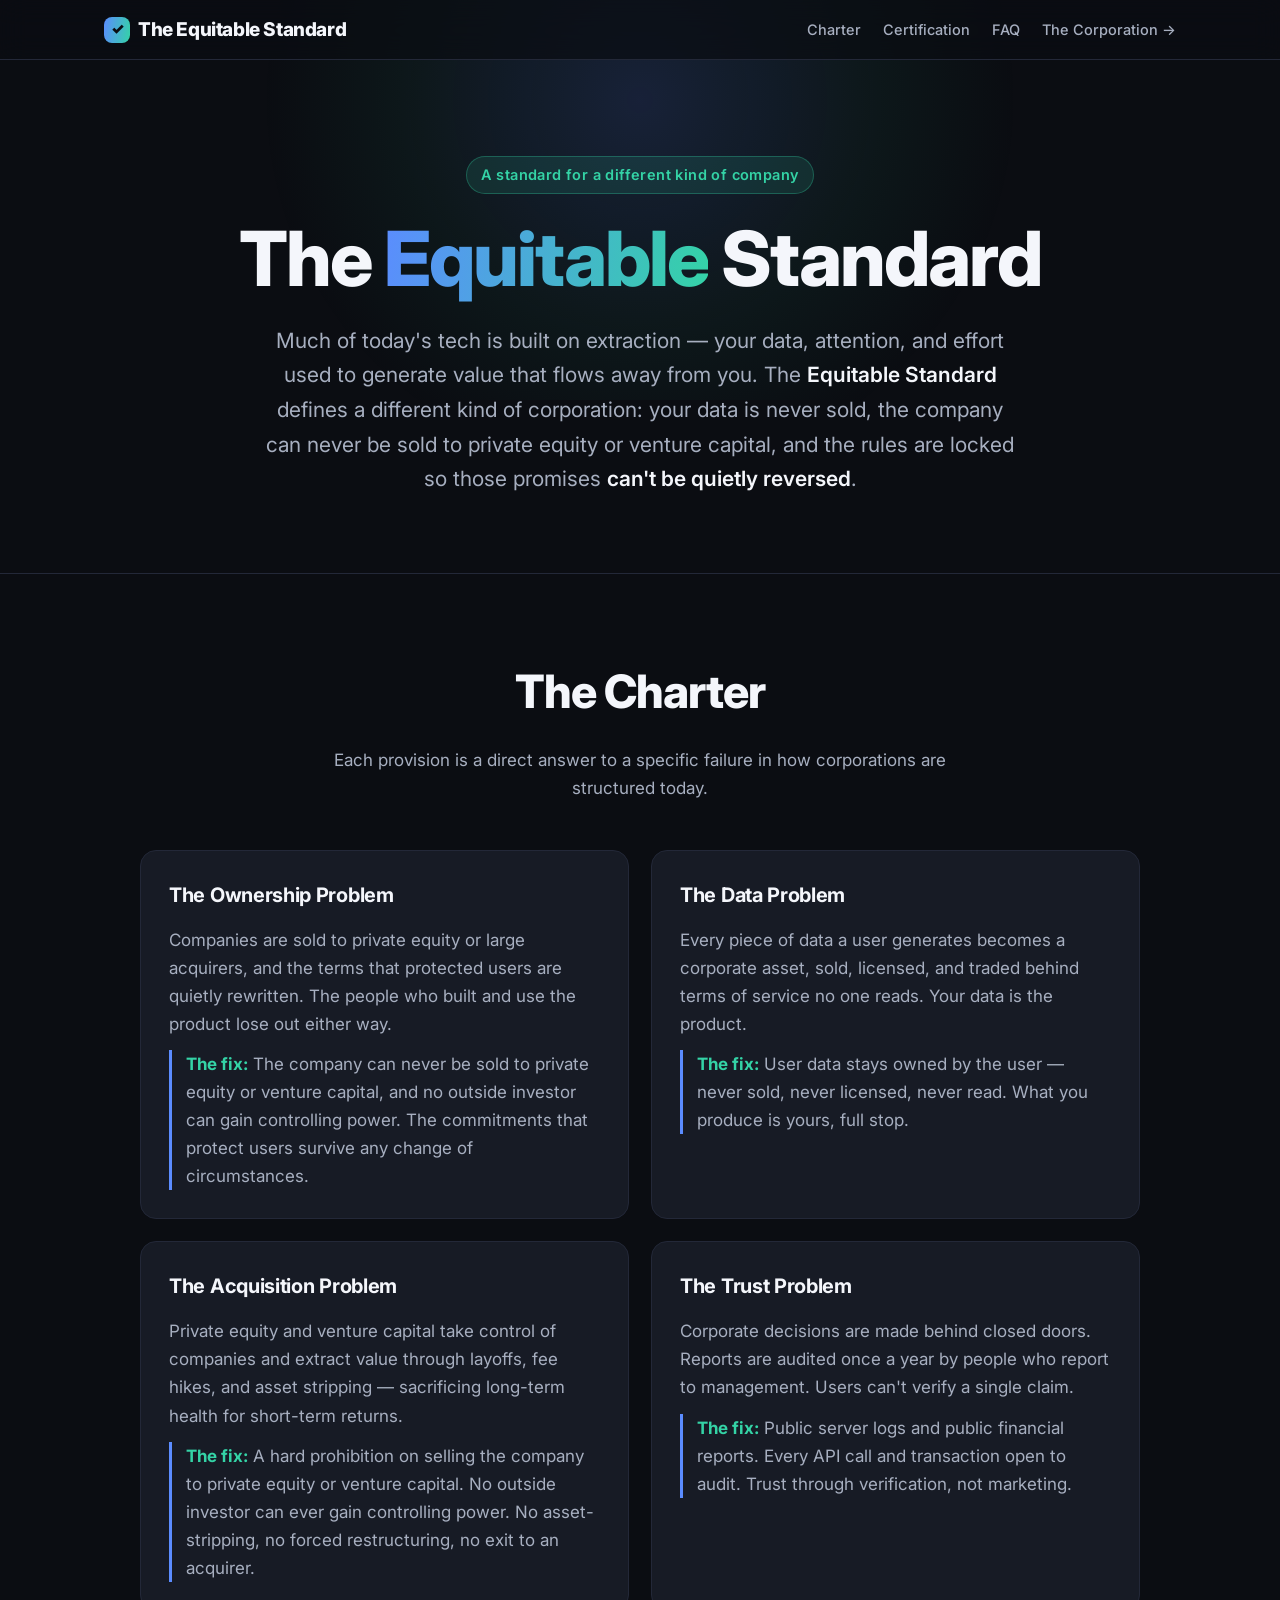
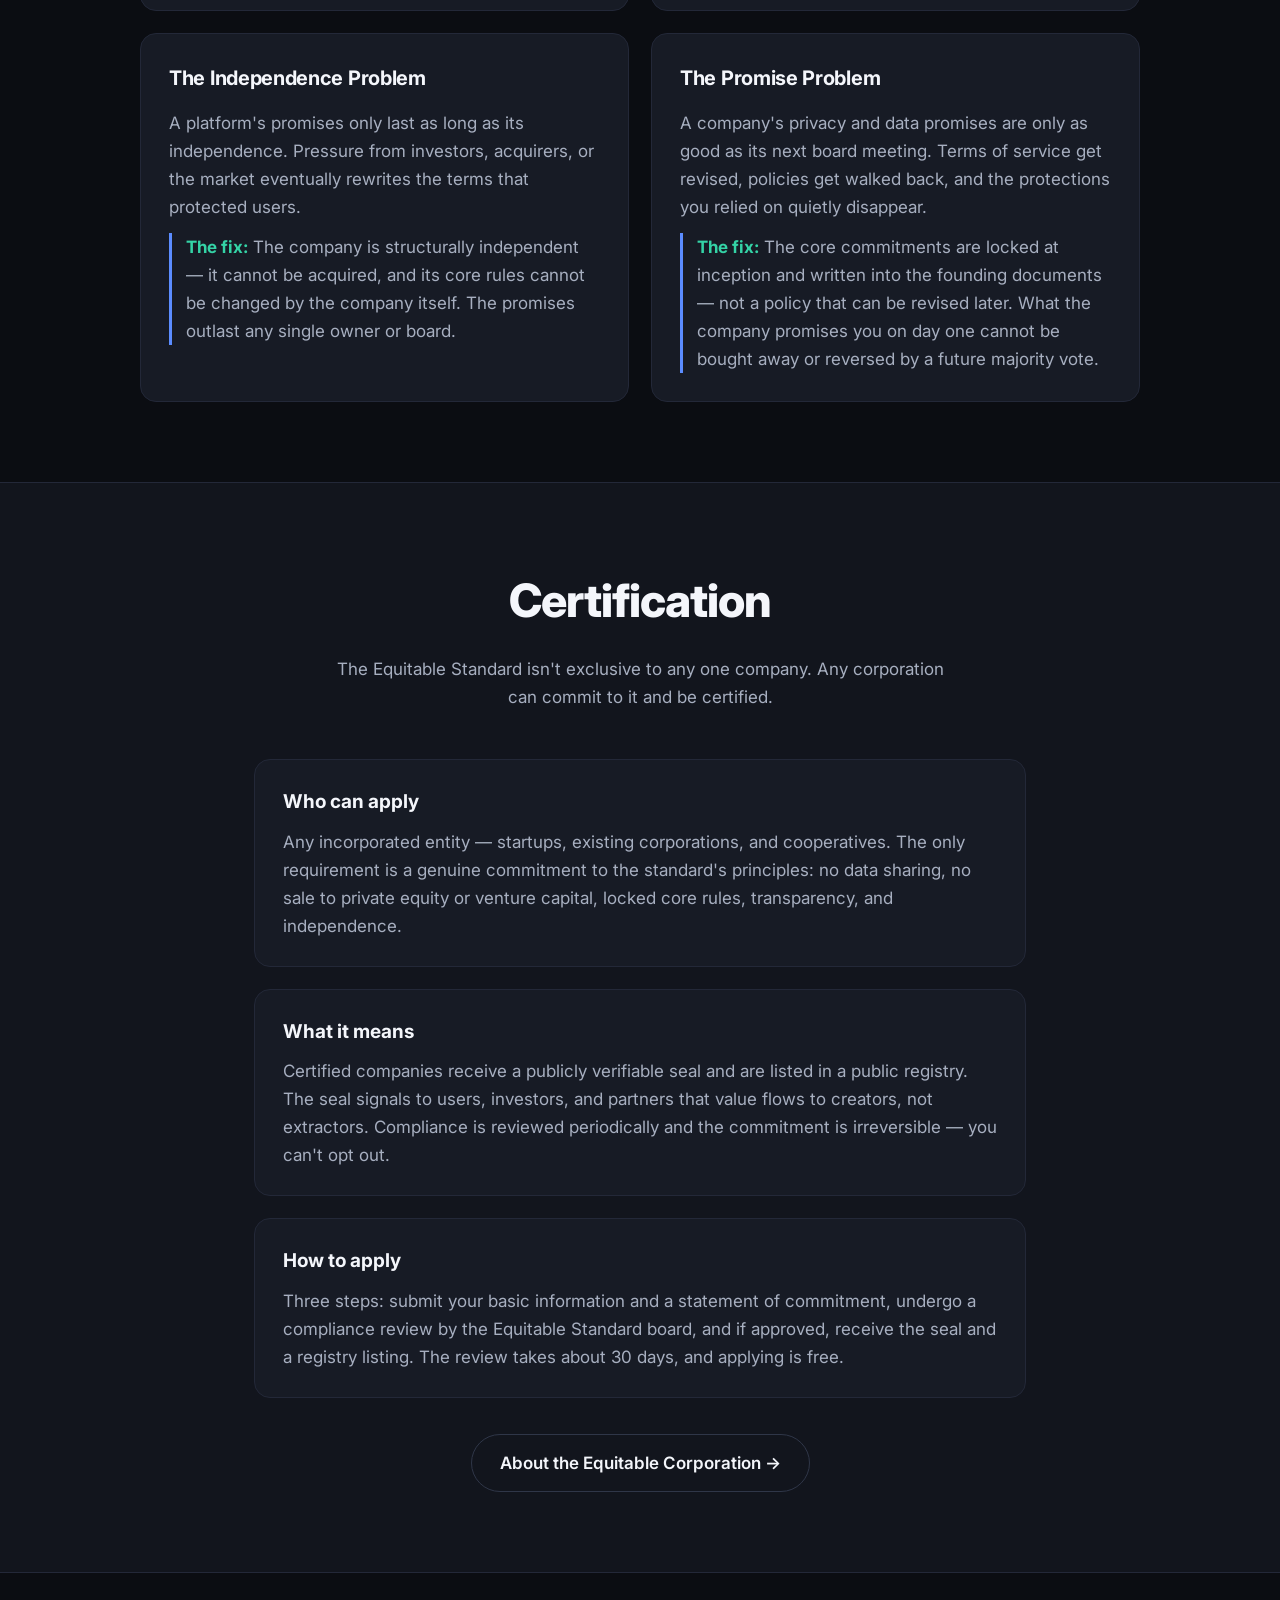
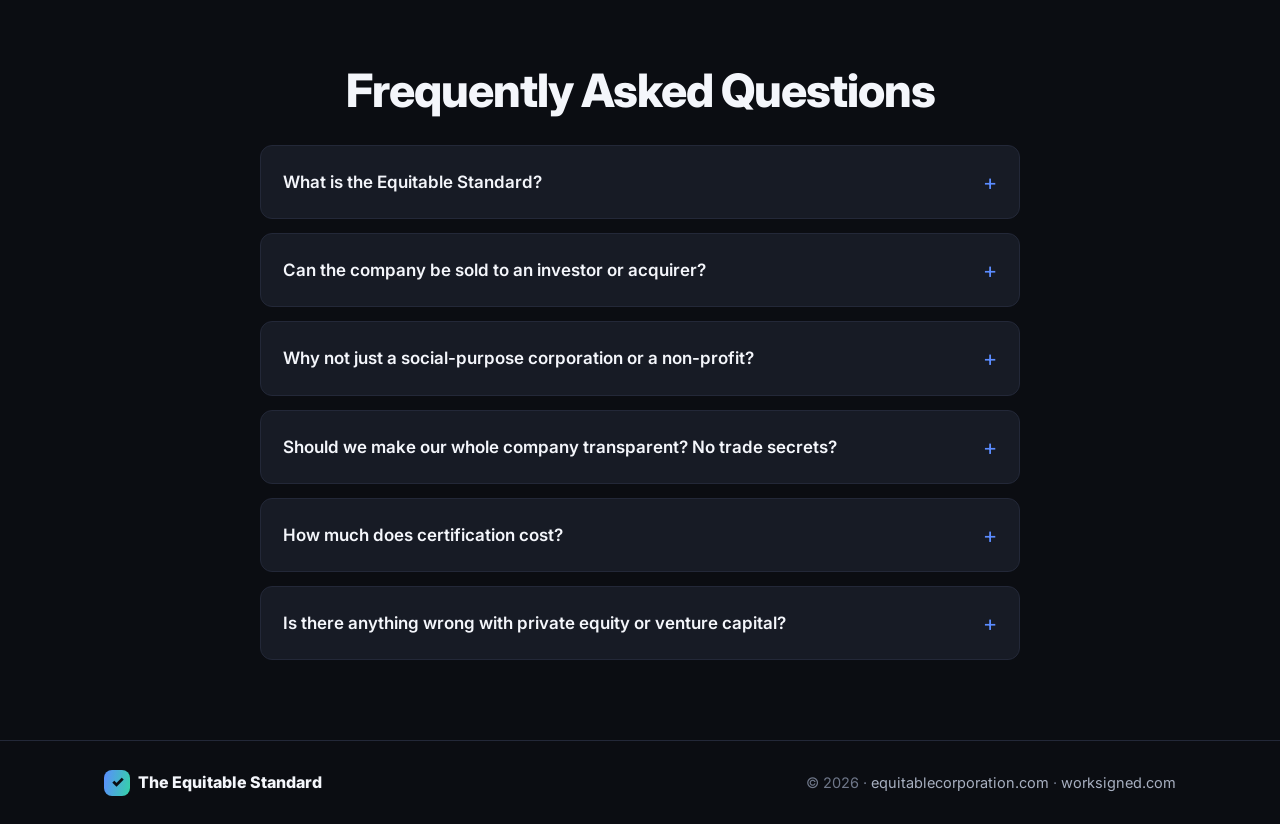
==== index.html @ 4e038bc4 "Deploy updated charter (Ownership/Independence/Promise cards)" ====
<!DOCTYPE html>
<html lang="en">
<head>
    <meta charset="UTF-8">
    <meta name="viewport" content="width=device-width, initial-scale=1.0">
    <meta name="description" content="The Equitable Standard — governance rules for a corporation where the people who create the value keep it. Charter, certification, and FAQ.">
    <title>The Equitable Standard — Charter &amp; Certification</title>
    <link rel="preconnect" href="https://fonts.googleapis.com">
    <link rel="preconnect" href="https://fonts.gstatic.com" crossorigin>
    <link href="https://fonts.googleapis.com/css2?family=Inter:wght@400;500;600;700;800&display=swap" rel="stylesheet">
    <link rel="stylesheet" href="style.css">
</head>
<body>
    <div id="site">
        <!-- Top bar -->
        <div id="topbar">
            <div class="topbar-inner">
                <a href="#top" id="logo"><span class="logo-mark">&#10003;</span> The Equitable Standard</a>
                <nav class="topnav">
                    <a href="#charter">Charter</a>
                    <a href="#certification">Certification</a>
                    <a href="#faq">FAQ</a>
                    <a href="https://equitablecorporation.com" target="_blank">The Corporation &rarr;</a>
                </nav>
            </div>
        </div>

        <!-- Hero -->
        <section class="hero" id="top">
            <div class="container">
                <span class="eyebrow">A standard for a different kind of company</span>
                <h1>The <span class="grad">Equitable</span> Standard</h1>
                <p class="sub">
                    Much of today's tech is built on extraction &mdash; your data, attention, and effort
                    used to generate value that flows away from you. The <strong>Equitable Standard</strong>
                    defines a different kind of corporation: your data is never sold, the company
                    can never be sold to private equity or venture capital, and the rules are
                    locked so those promises <strong>can't be quietly reversed</strong>.
                </p>
            </div>
        </section>

        <!-- CHARTER / PROBLEMS -->
        <section class="section" id="charter">
            <div class="container">
                <h2 class="section-title">The Charter</h2>
                <p class="section-lead">Each provision is a direct answer to a specific failure in how corporations are structured today.</p>

                <div class="cards">
                    <div class="card reveal">
                        <h3>The Ownership Problem</h3>
                        <p class="problem">Companies are sold to private equity or large acquirers, and the terms that protected users are quietly rewritten. The people who built and use the product lose out either way.</p>
                        <p class="solution"><strong>The fix:</strong> The company can never be sold to private equity or venture capital, and no outside investor can gain controlling power. The commitments that protect users survive any change of circumstances.</p>
                    </div>

                    <div class="card reveal">
                        <h3>The Data Problem</h3>
                        <p class="problem">Every piece of data a user generates becomes a corporate asset, sold, licensed, and traded behind terms of service no one reads. Your data is the product.</p>
                        <p class="solution"><strong>The fix:</strong> User data stays owned by the user &mdash; never sold, never licensed, never read. What you produce is yours, full stop.</p>
                    </div>

                    <div class="card reveal">
                        <h3>The Acquisition Problem</h3>
                        <p class="problem">Private equity and venture capital take control of companies and extract value through layoffs, fee hikes, and asset stripping &mdash; sacrificing long-term health for short-term returns.</p>
                        <p class="solution"><strong>The fix:</strong> A hard prohibition on selling the company to private equity or venture capital. No outside investor can ever gain controlling power. No asset-stripping, no forced restructuring, no exit to an acquirer.</p>
                    </div>

                    <div class="card reveal">
                        <h3>The Trust Problem</h3>
                        <p class="problem">Corporate decisions are made behind closed doors. Reports are audited once a year by people who report to management. Users can't verify a single claim.</p>
                        <p class="solution"><strong>The fix:</strong> Public server logs and public financial reports. Every API call and transaction open to audit. Trust through verification, not marketing.</p>
                    </div>

                    <div class="card reveal">
                        <h3>The Independence Problem</h3>
                        <p class="problem">A platform's promises only last as long as its independence. Pressure from investors, acquirers, or the market eventually rewrites the terms that protected users.</p>
                        <p class="solution"><strong>The fix:</strong> The company is structurally independent &mdash; it cannot be acquired, and its core rules cannot be changed by the company itself. The promises outlast any single owner or board.</p>
                    </div>

                    <div class="card reveal">
                        <h3>The Promise Problem</h3>
                        <p class="problem">A company's privacy and data promises are only as good as its next board meeting. Terms of service get revised, policies get walked back, and the protections you relied on quietly disappear.</p>
                        <p class="solution"><strong>The fix:</strong> The core commitments are locked at inception and written into the founding documents &mdash; not a policy that can be revised later. What the company promises you on day one cannot be bought away or reversed by a future majority vote.</p>
                    </div>

                </div>
            </div>
        </section>

        <!-- CERTIFICATION -->
        <section class="section section-alt" id="certification">
            <div class="container narrow">
                <h2 class="section-title">Certification</h2>
                <p class="section-lead">The Equitable Standard isn't exclusive to any one company. Any corporation can commit to it and be certified.</p>

                <div class="cert-grid">
                    <div class="cert-item">
                        <h3>Who can apply</h3>
                        <p>Any incorporated entity &mdash; startups, existing corporations, and cooperatives. The only requirement is a genuine commitment to the standard's principles: no data sharing, no sale to private equity or venture capital, locked core rules, transparency, and independence.</p>
                    </div>
                    <div class="cert-item">
                        <h3>What it means</h3>
                        <p>Certified companies receive a publicly verifiable seal and are listed in a public registry. The seal signals to users, investors, and partners that value flows to creators, not extractors. Compliance is reviewed periodically and the commitment is irreversible &mdash; you can't opt out.</p>
                    </div>
                    <div class="cert-item">
                        <h3>How to apply</h3>
                        <p>Three steps: submit your basic information and a statement of commitment, undergo a compliance review by the Equitable Standard board, and if approved, receive the seal and a registry listing. The review takes about 30 days, and applying is free.</p>
                    </div>
                </div>

                <div class="cert-cta">
                    <a href="https://equitablecorporation.com" target="_blank" class="btn btn-ghost">
                        About the Equitable Corporation &rarr;
                    </a>
                </div>
            </div>
        </section>

        <!-- FAQ -->
        <section class="section" id="faq">
            <div class="container narrow">
                <h2 class="section-title">Frequently Asked Questions</h2>
                <div class="faq-list">
                    <details class="faq-item reveal">
                        <summary>What is the Equitable Standard?</summary>
                        <p>A set of governance rules that define what an equitable corporation is. Any company can apply to meet the standard and earn certification. The rules cover no data sharing, no sale to private equity or venture capital, locked core rules, transparency, and independence.</p>
                    </details>
                    <details class="faq-item reveal">
                        <summary>Can the company be sold to an investor or acquirer?</summary>
                        <p>No. A core, locked commitment is that the company can never be sold to private equity or venture capital, and no outside investor can gain controlling power. This is structural &mdash; it's written into the founding documents and cannot be revised away by a future board or majority vote.</p>
                    </details>
                    <details class="faq-item reveal">
                        <summary>Why not just a social-purpose corporation or a non-profit?</summary>
                        <p>SPCs are generic and vague &mdash; the label tells users nothing concrete. Non-profits cap the founder's earning potential and can't compete the way a for-profit can. The Equitable Standard is different: it locks in no data sharing, bars any sale to private equity or venture capital, and makes the commitments verifiable &mdash; a legal commitment with real teeth, not a marketing label.</p>
                    </details>
                    <details class="faq-item reveal">
                        <summary>Should we make our whole company transparent? No trade secrets?</summary>
                        <p>No. The Standard doesn't require you to abandon business secrets &mdash; you need them to be profitable. The transparency it demands is about governance, finances, and data practices, not your product or strategy. Protect your IP; be open about how you run the company.</p>
                    </details>
                    <details class="faq-item reveal">
                        <summary>How much does certification cost?</summary>
                        <p>Applying is free. Certification is 1% of distributable profits annually, capped (and adjusted for inflation), with no setup or hidden fees. You only pay when profitable &mdash; bad years can't cripple the business. Certification is permanent and can't be revoked by you; the commitment is irreversible.</p>
                    </details>
                    <details class="faq-item reveal">
                        <summary>Is there anything wrong with private equity or venture capital?</summary>
                        <p>Nothing is inherently wrong &mdash; they're valid, time-tested instruments. But under the Standard, they cannot buy the company or gain control. The company is structurally barred from being sold to PE or VC, so founders and users don't have to give up the company, its data, or its vision to raise capital.</p>
                    </details>
                </div>
            </div>
        </section>

        <!-- Footer -->
        <footer id="footer">
            <div class="container footer-inner">
                <span id="foot-brand"><span class="logo-mark">&#10003;</span> The Equitable Standard</span>
                <span class="foot-copy">&copy; 2026 &middot; <a href="https://equitablecorporation.com" target="_blank">equitablecorporation.com</a> &middot; <a href="https://worksigned.com" target="_blank">worksigned.com</a></span>
            </div>
        </footer>
    </div>

    <script src="script.js"></script>
</body>
</html>
---- style.css ----
/* ==========================================================================
   The Equitable Standard — charter + certification + FAQ (static site)
   Same design language as WorkSigned / Equitable Corporation.
   Two small-text tiers only:
     --fs-body  (17px)  card body, faq, lead
     --fs-small (14.5px) fine print: eyebrow, footer, summary hints
   ========================================================================== */
:root {
    --bg: #0b0d12;
    --bg-elev: #12151d;
    --bg-elev-2: #171b25;
    --border: #232838;
    --border-strong: #2f3648;

    --text: #f4f6fb;
    --text-muted: #a7afc0;
    --text-faint: #6f7789;

    --accent: #5b8cff;
    --accent-2: #34d3a6;
    --accent-soft: rgba(91, 140, 255, 0.14);
    --grad: linear-gradient(100deg, #5b8cff 0%, #34d3a6 100%);

    /* Two small-text tiers (the only two small sizes) */
    --fs-body: 17px;
    --fs-small: 14.5px;

    --radius: 16px;
    --maxw: 1120px;
    --maxw-narrow: 820px;
    --shadow-sm: 0 4px 16px rgba(0, 0, 0, 0.25);
}

* { margin: 0; padding: 0; box-sizing: border-box; }
html { scroll-behavior: smooth; scroll-padding-top: 76px; }
body {
    font-family: "Inter", -apple-system, BlinkMacSystemFont, "Segoe UI", Roboto, sans-serif;
    background: var(--bg);
    color: var(--text);
    line-height: 1.65;
    font-size: var(--fs-body);
    -webkit-font-smoothing: antialiased;
    overflow-x: hidden;
}
a { color: inherit; text-decoration: none; }
body::before {
    content: "";
    position: fixed; top: -200px; left: 50%;
    transform: translateX(-50%);
    width: 900px; height: 600px;
    background: radial-gradient(circle, rgba(91,140,255,0.16) 0%, rgba(52,211,166,0.05) 45%, transparent 70%);
    z-index: 0; pointer-events: none;
}

/* ===== LAYOUT ===== */
.container { width: 100%; max-width: var(--maxw); margin: 0 auto; padding: 0 24px; }
.container.narrow { max-width: var(--maxw-narrow); }

/* ===== TOP BAR ===== */
#topbar {
    position: sticky; top: 0; z-index: 50;
    background: rgba(11,13,18,0.72);
    backdrop-filter: blur(14px); -webkit-backdrop-filter: blur(14px);
    border-bottom: 1px solid var(--border);
    padding: 14px 0;
}
.topbar-inner {
    max-width: var(--maxw); margin: 0 auto; padding: 0 24px;
    display: flex; align-items: center; justify-content: space-between; gap: 20px;
}
#logo {
    font-size: 19px; font-weight: 800; letter-spacing: -0.4px;
    display: inline-flex; align-items: center; gap: 8px;
}
#logo:hover { text-decoration: none; }
.logo-mark {
    display: inline-grid; place-items: center;
    width: 26px; height: 26px; border-radius: 8px;
    background: var(--grad); color: #0b0d12; font-size: 15px; font-weight: 900;
}
.topnav { display: flex; align-items: center; gap: 22px; }
.topnav a {
    font-size: var(--fs-small); font-weight: 500; color: var(--text-muted);
    transition: color 0.2s;
}
.topnav a:hover { color: var(--text); }

/* ===== HERO ===== */
.hero { position: relative; z-index: 1; text-align: center; padding: 96px 0 76px; }
.eyebrow {
    display: inline-block;
    font-size: var(--fs-small); font-weight: 600; letter-spacing: 0.4px;
    color: var(--accent-2);
    background: rgba(52,211,166,0.12); border: 1px solid rgba(52,211,166,0.3);
    padding: 6px 14px; border-radius: 999px; margin-bottom: 26px;
}
.hero h1 {
    font-size: clamp(38px, 6vw, 76px);
    font-weight: 800; line-height: 1.02; letter-spacing: -2px; margin-bottom: 26px;
}
.grad {
    background: var(--grad);
    -webkit-background-clip: text; background-clip: text;
    -webkit-text-fill-color: transparent; color: transparent;
}
.hero .sub {
    font-size: clamp(17px, 2.2vw, 21px);
    color: var(--text-muted);
    max-width: 760px; margin: 0 auto; line-height: 1.65;
}
.hero .sub strong { color: var(--text); font-weight: 600; }

/* ===== SECTIONS ===== */
.section { position: relative; z-index: 1; padding: 80px 0; border-top: 1px solid var(--border); }
.section-alt { background: var(--bg-elev); }
.section-title {
    font-size: clamp(30px, 4vw, 46px);
    font-weight: 800; letter-spacing: -1px;
    text-align: center; margin-bottom: 16px;
}
.section-lead {
    font-size: var(--fs-body); color: var(--text-muted);
    max-width: 640px; margin: 0 auto 48px; text-align: center;
}
.section-lead strong { color: var(--text); font-weight: 600; }

/* ===== CHARTER CARDS ===== */
.cards {
    display: grid; grid-template-columns: repeat(2, 1fr);
    gap: 22px; max-width: 1000px; margin: 0 auto;
}
.card {
    background: var(--bg-elev-2);
    border: 1px solid var(--border);
    border-radius: var(--radius);
    padding: 28px 28px;
    transition: transform 0.2s ease, border-color 0.2s ease, box-shadow 0.2s ease;
}
.card:hover { transform: translateY(-5px); border-color: var(--border-strong); box-shadow: var(--shadow-sm); }
.card h3 {
    font-size: 20px; font-weight: 700; letter-spacing: -0.3px;
    margin-bottom: 14px; color: var(--text);
}
.card .problem {
    font-size: var(--fs-body); color: var(--text-muted);
    margin-bottom: 12px;
}
.card .solution {
    font-size: var(--fs-body); color: var(--text-muted);
    border-left: 3px solid var(--accent);
    padding-left: 14px;
}
.card .solution strong { color: var(--accent-2); font-weight: 700; }

/* ===== CERTIFICATION ===== */
.cert-grid {
    display: grid; grid-template-columns: 1fr;
    gap: 22px; margin-bottom: 36px;
}
.cert-item {
    background: var(--bg-elev-2);
    border: 1px solid var(--border);
    border-radius: var(--radius);
    padding: 26px 28px;
}
.cert-item h3 { font-size: 19px; font-weight: 700; margin-bottom: 10px; }
.cert-item p { font-size: var(--fs-body); color: var(--text-muted); }
.cert-cta { text-align: center; }

.btn {
    display: inline-flex; align-items: center; justify-content: center;
    padding: 14px 28px; border-radius: 999px;
    font-size: var(--fs-body); font-weight: 600; border: 1px solid transparent;
    cursor: pointer;
    transition: transform 0.15s ease, background 0.2s, border-color 0.2s;
}
.btn-ghost { background: transparent; color: var(--text); border-color: var(--border-strong); }
.btn-ghost:hover { border-color: var(--accent); background: var(--accent-soft); transform: translateY(-2px); }

/* ===== FAQ (details/summary accordion) ===== */
.faq-list { display: flex; flex-direction: column; gap: 14px; max-width: 760px; margin: 0 auto; }
.faq-item {
    background: var(--bg-elev-2);
    border: 1px solid var(--border);
    border-radius: var(--radius-sm, 12px);
    overflow: hidden;
}
.faq-item summary {
    cursor: pointer;
    list-style: none;
    padding: 18px 22px;
    font-size: var(--fs-body);
    font-weight: 600;
    color: var(--text);
    display: flex; align-items: center; justify-content: space-between; gap: 16px;
    transition: background 0.2s;
}
.faq-item summary::-webkit-details-marker { display: none; }
.faq-item summary::after {
    content: "+";
    font-size: 22px; font-weight: 400;
    color: var(--accent);
    transition: transform 0.2s;
}
.faq-item[open] summary { background: rgba(91,140,255,0.06); }
.faq-item[open] summary::after { transform: rotate(45deg); }
.faq-item p {
    padding: 0 22px 20px 22px;
    font-size: var(--fs-body);
    color: var(--text-muted);
}

/* ===== FOOTER ===== */
#footer { border-top: 1px solid var(--border); padding: 28px 0; position: relative; z-index: 1; }
.footer-inner {
    display: flex; align-items: center; justify-content: space-between;
    flex-wrap: wrap; gap: 12px;
}
#foot-brand { font-size: 16px; font-weight: 800; display: inline-flex; align-items: center; gap: 8px; }
.foot-copy { font-size: var(--fs-small); color: var(--text-faint); }
.foot-copy a { color: var(--text-muted); }
.foot-copy a:hover { color: var(--text); }

/* ===== SCROLL REVEAL ===== */
.reveal {
    opacity: 0; transform: translateY(24px);
    transition: opacity 0.6s ease, transform 0.6s ease;
}
.reveal.visible { opacity: 1; transform: translateY(0); }
.cards .reveal:nth-child(2n) { transition-delay: 0.1s; }

/* ===== RESPONSIVE ===== */
@media (max-width: 900px) {
    .cards { grid-template-columns: 1fr; max-width: 520px; }
}
@media (max-width: 640px) {
    .topbar-inner { padding: 0 18px; }
    .topnav a:not(:last-child) { display: none; }
    .hero { padding: 72px 0 56px; }
    .section { padding: 60px 0; }
    .container { padding: 0 18px; }
    .footer-inner { flex-direction: column; text-align: center; }
}
@media (prefers-reduced-motion: reduce) {
    html { scroll-behavior: auto; }
    .reveal { opacity: 1; transform: none; transition: none; }
}
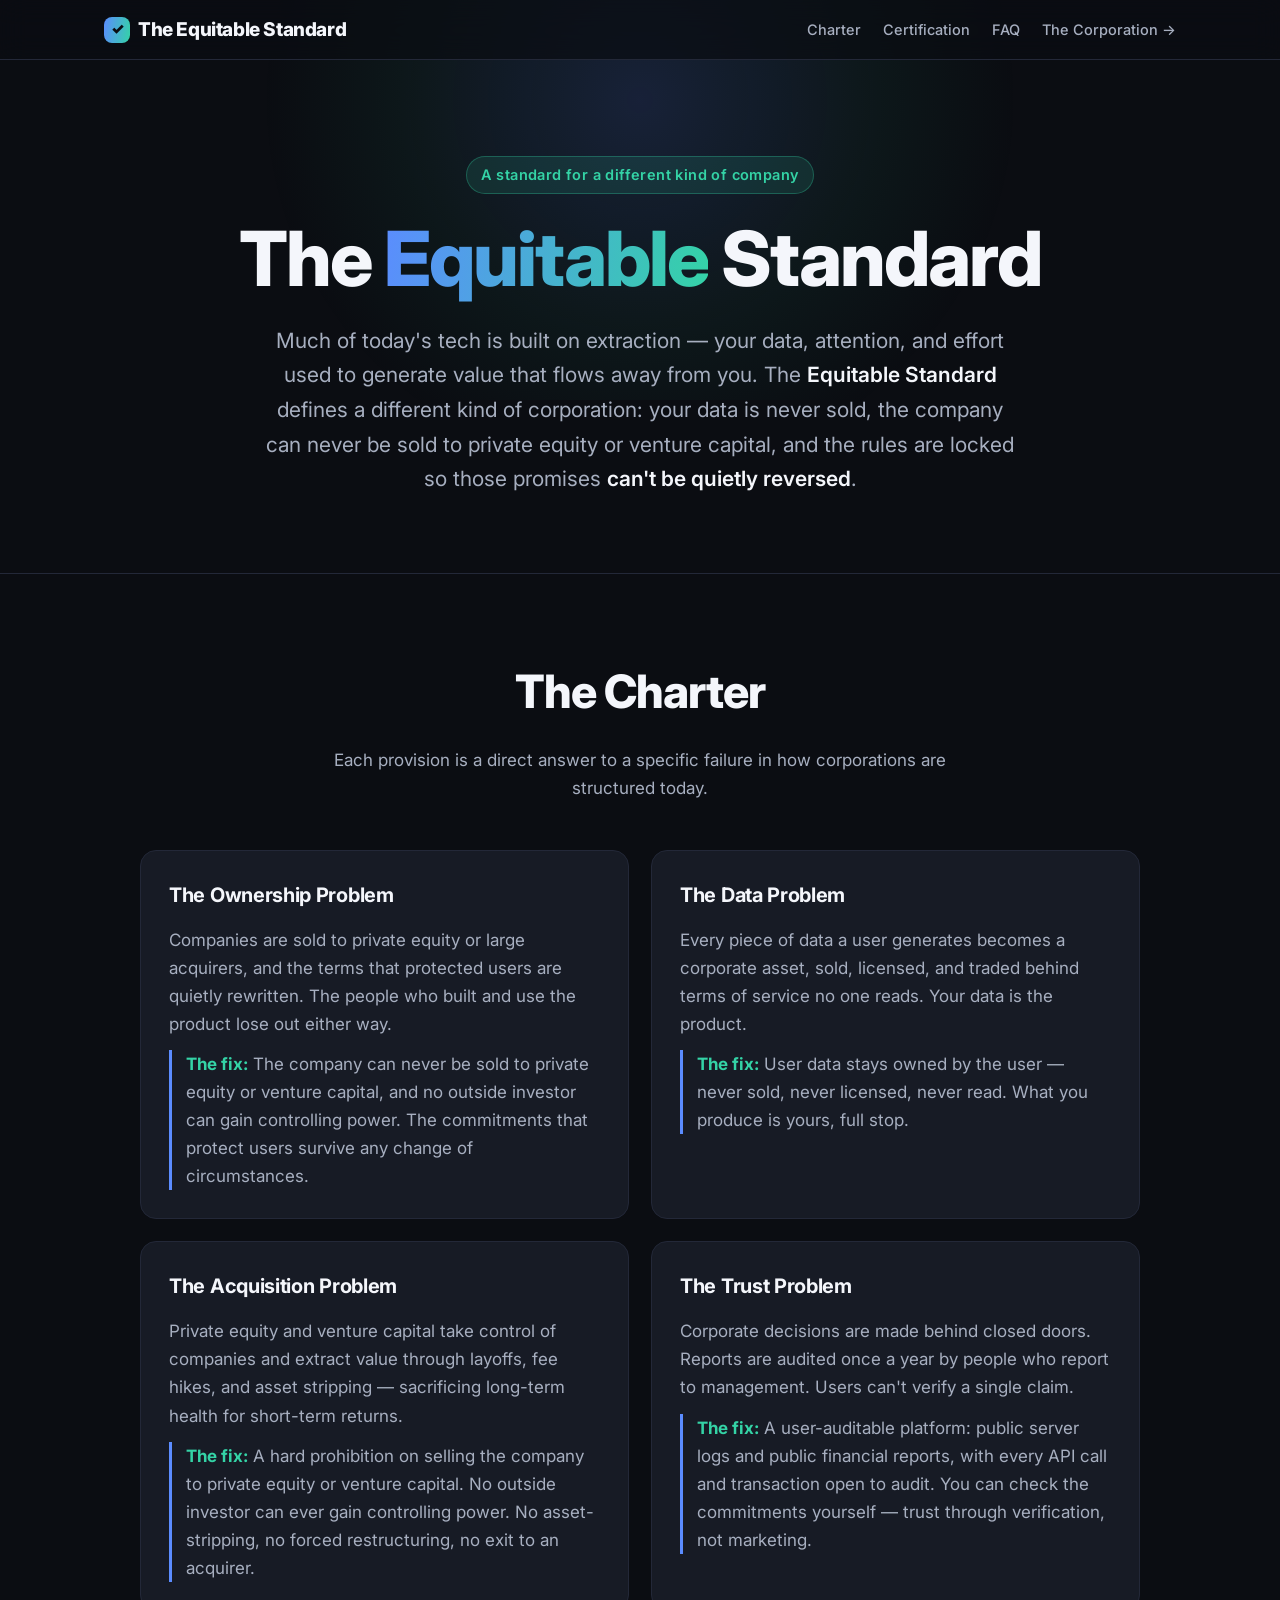
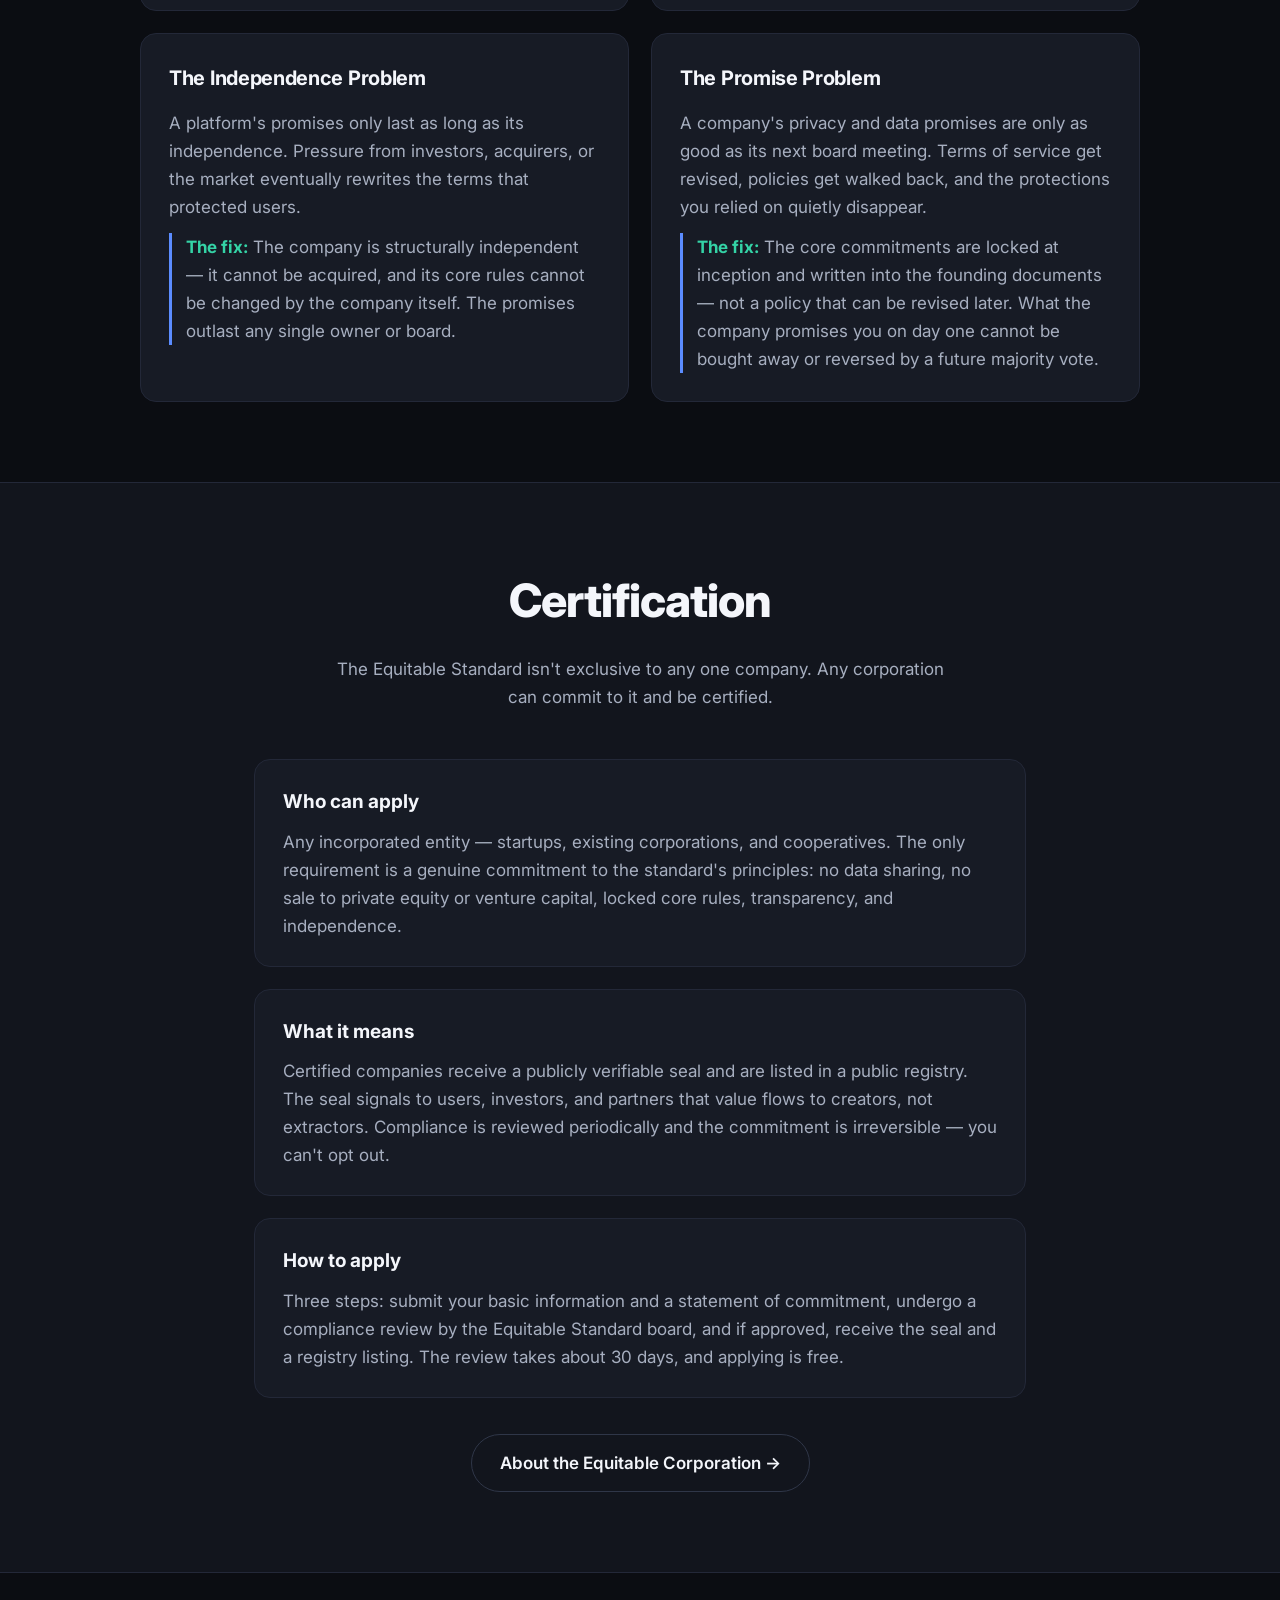
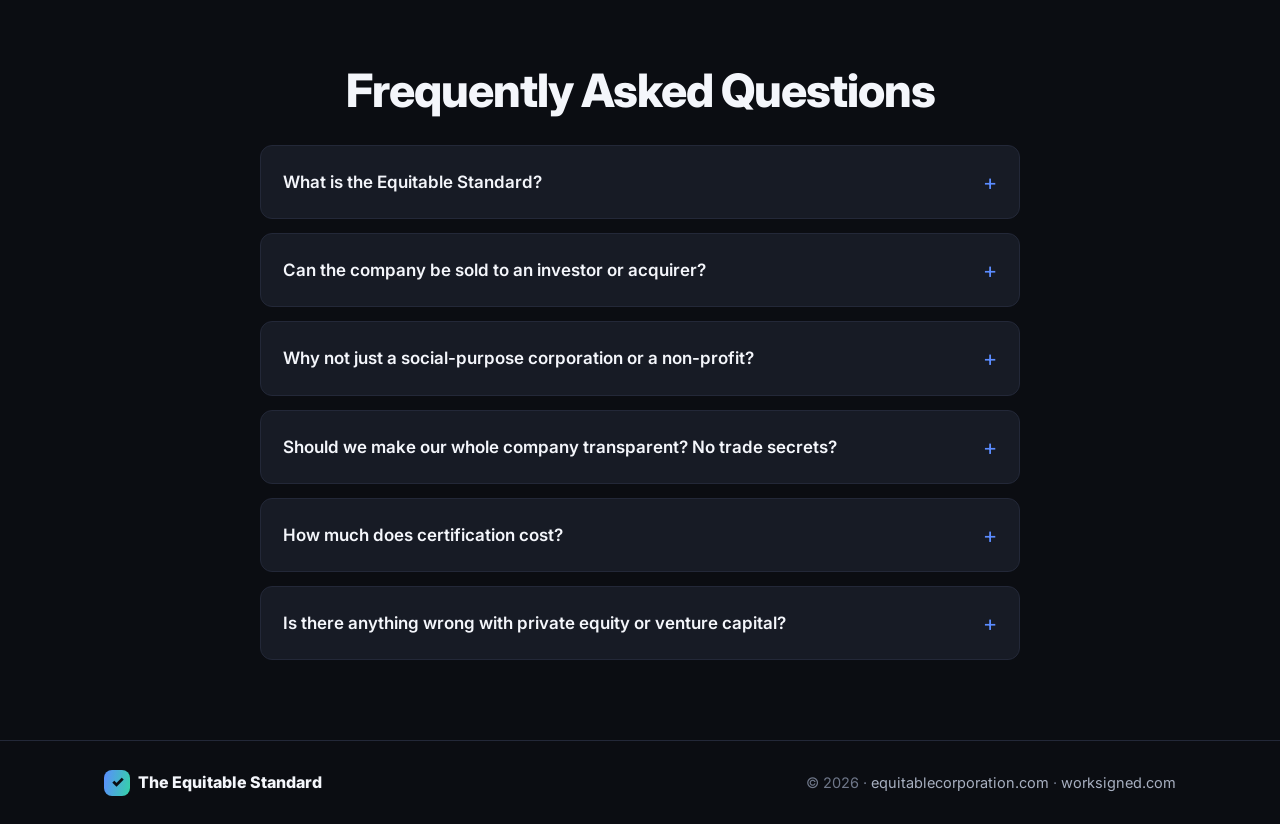
==== commit 3b56085a: "Latest charter edits" ====
--- a/index.html
+++ b/index.html
@@ -68,7 +68,7 @@
                     <div class="card reveal">
                         <h3>The Trust Problem</h3>
                         <p class="problem">Corporate decisions are made behind closed doors. Reports are audited once a year by people who report to management. Users can't verify a single claim.</p>
-                        <p class="solution"><strong>The fix:</strong> Public server logs and public financial reports. Every API call and transaction open to audit. Trust through verification, not marketing.</p>
+                        <p class="solution"><strong>The fix:</strong> A user-auditable platform: public server logs and public financial reports, with every API call and transaction open to audit. You can check the commitments yourself &mdash; trust through verification, not marketing.</p>
                     </div>
 
                     <div class="card reveal">
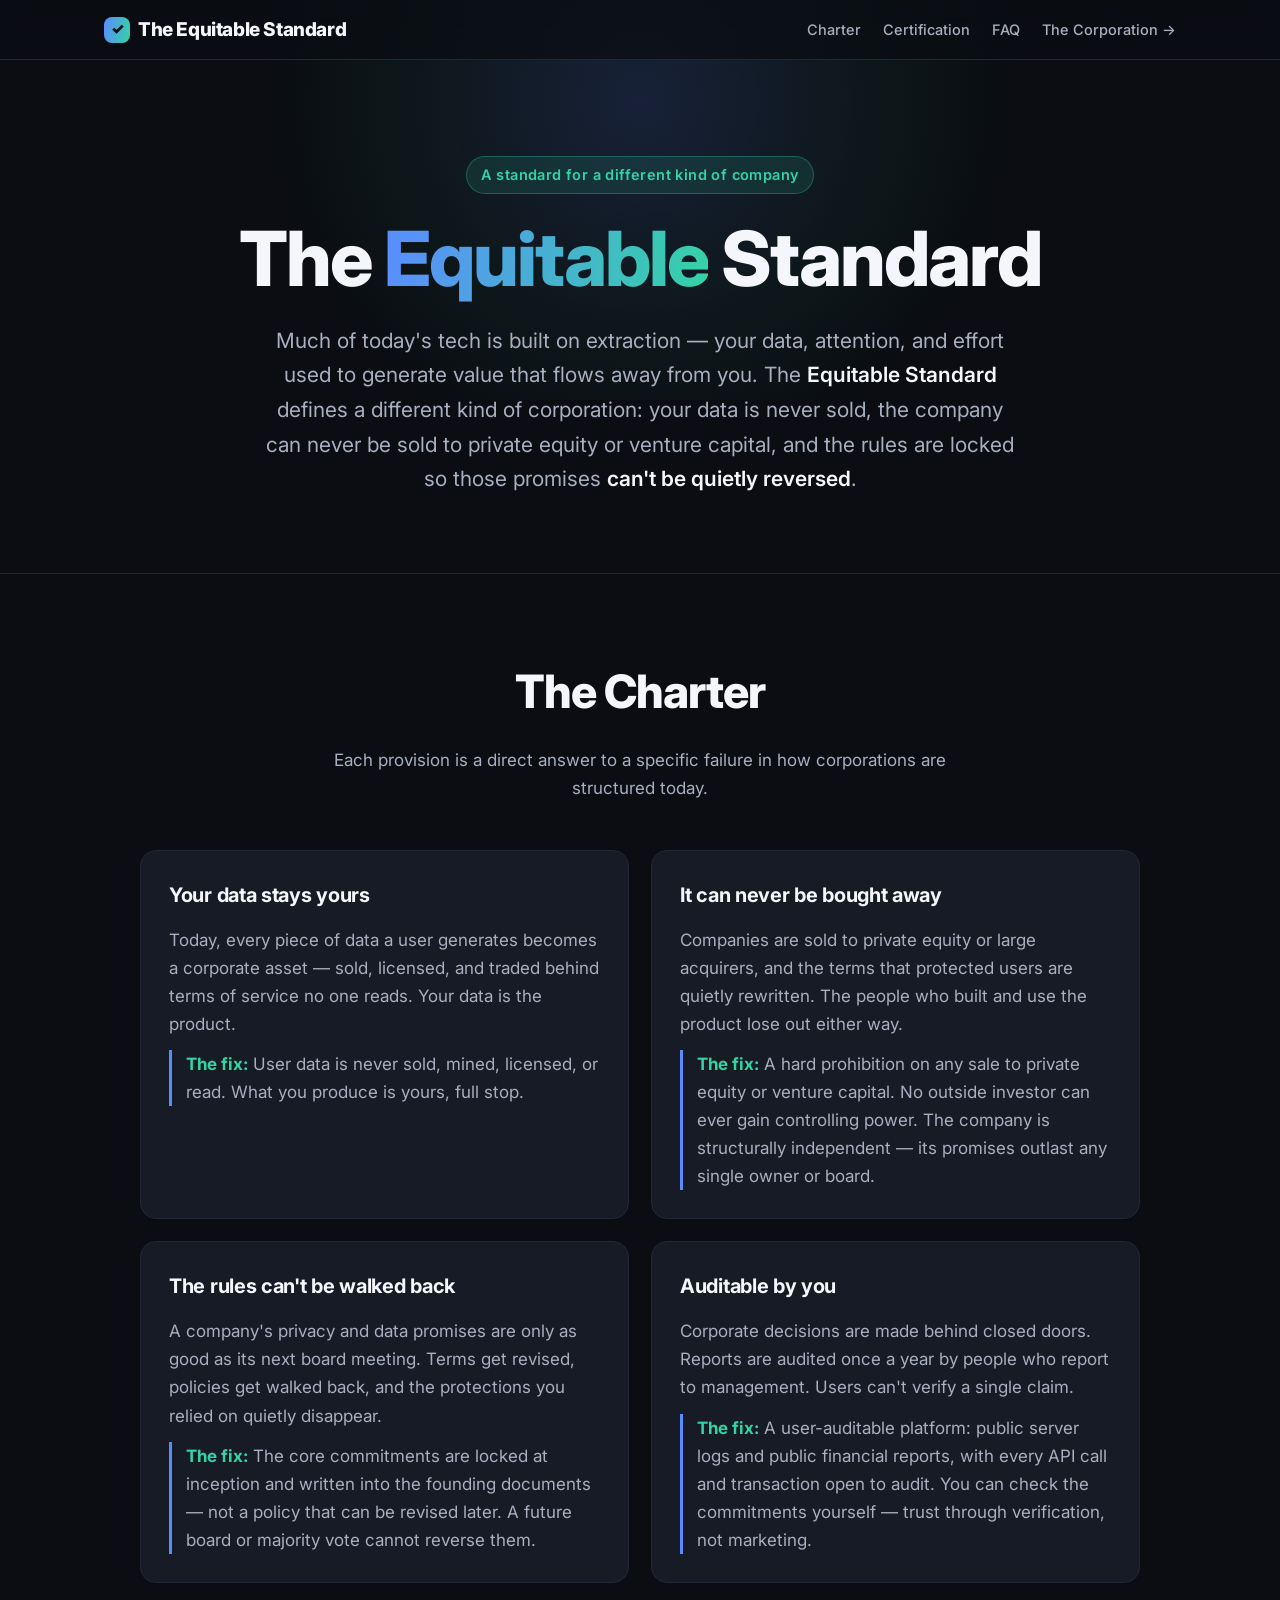
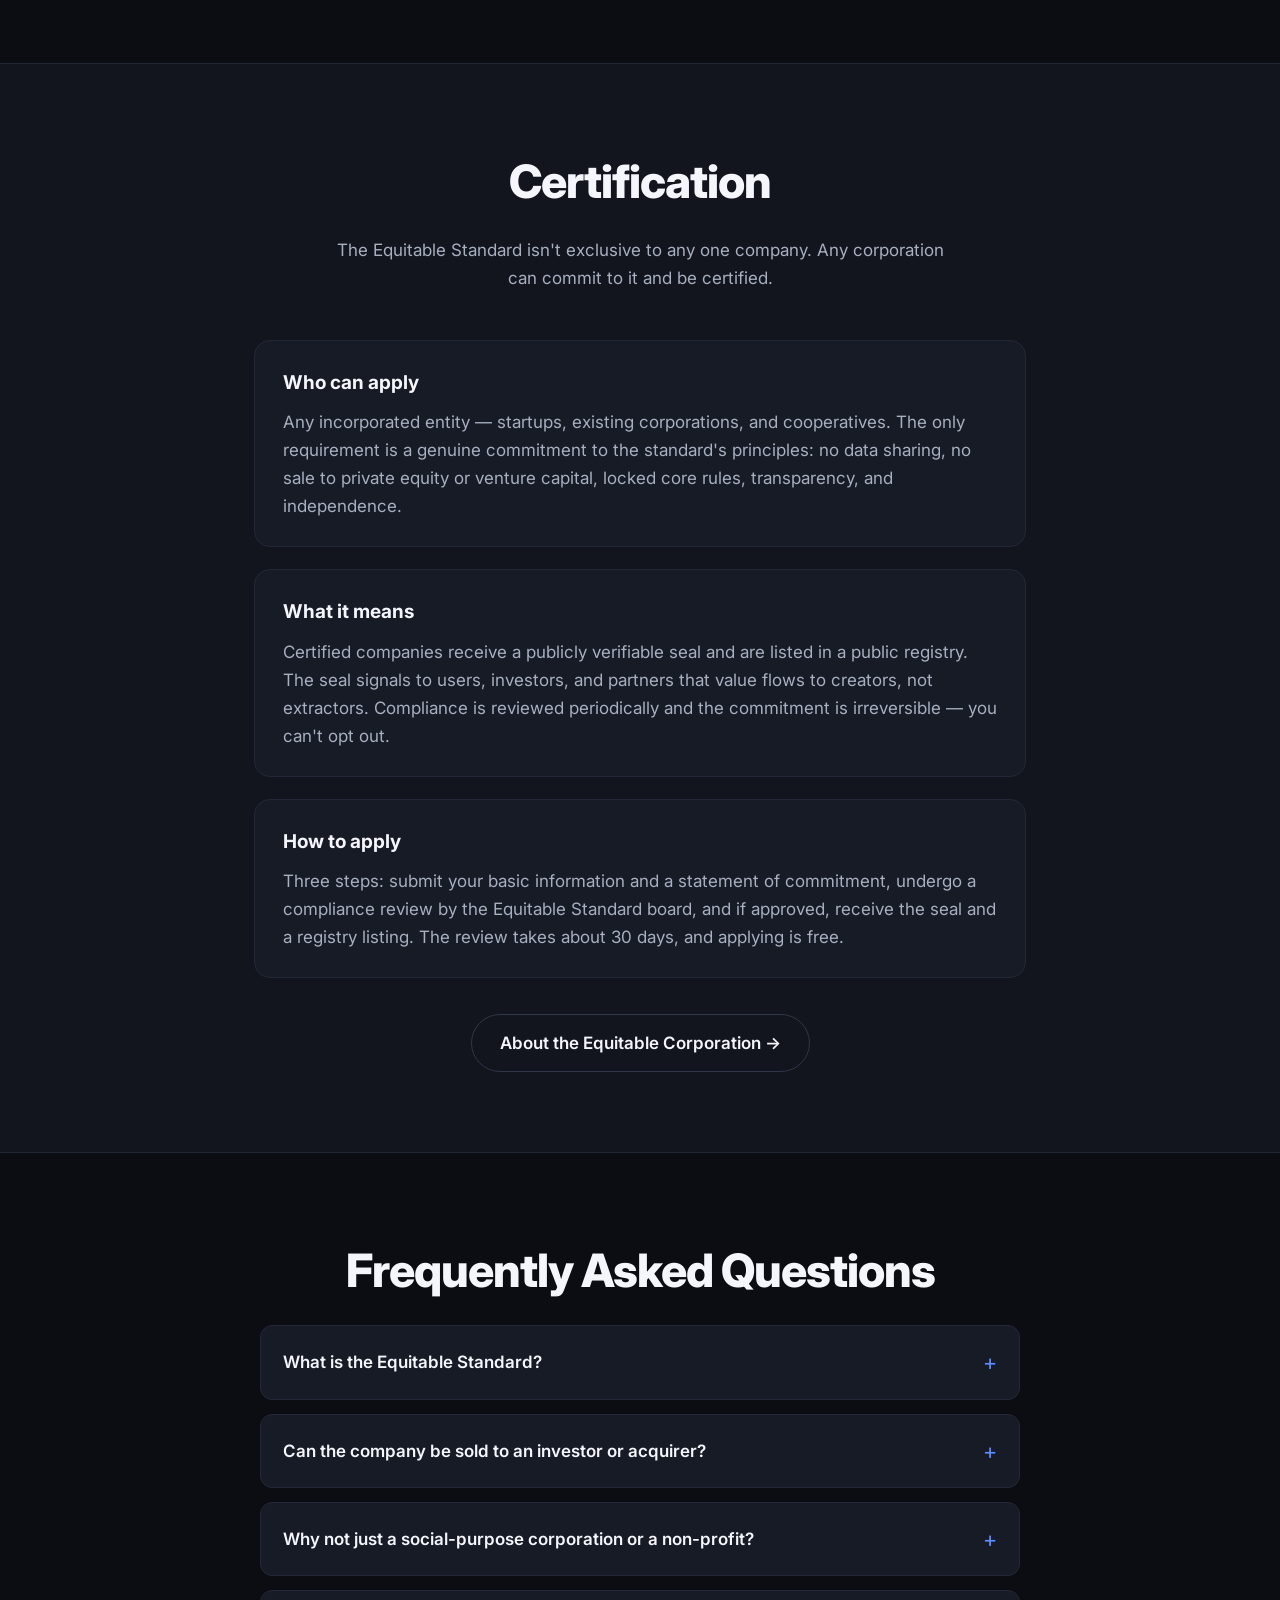
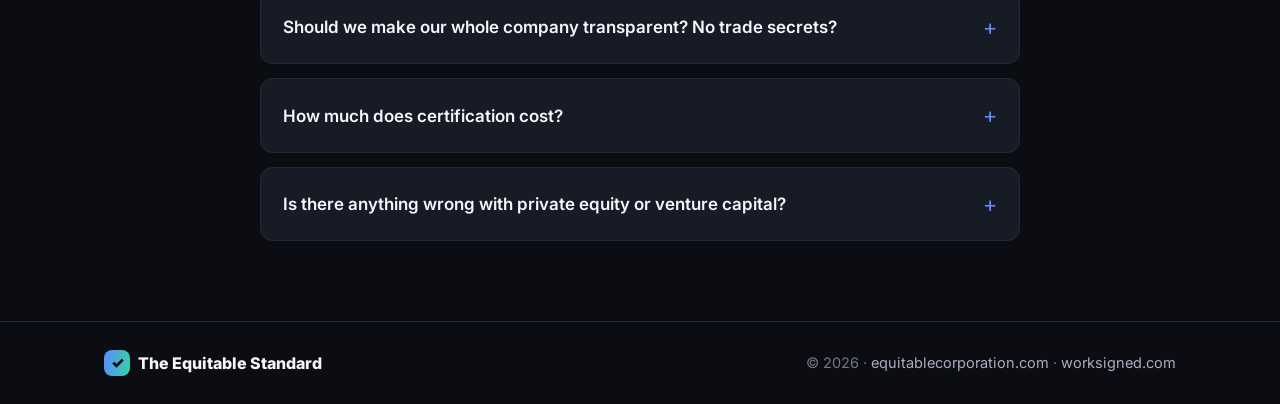
==== commit f1929354: "sync from local static" ====
--- a/index.html
+++ b/index.html
@@ -48,39 +48,27 @@
 
                 <div class="cards">
                     <div class="card reveal">
-                        <h3>The Ownership Problem</h3>
-                        <p class="problem">Companies are sold to private equity or large acquirers, and the terms that protected users are quietly rewritten. The people who built and use the product lose out either way.</p>
-                        <p class="solution"><strong>The fix:</strong> The company can never be sold to private equity or venture capital, and no outside investor can gain controlling power. The commitments that protect users survive any change of circumstances.</p>
+                        <h3>Your data stays yours</h3>
+                        <p class="problem">Today, every piece of data a user generates becomes a corporate asset &mdash; sold, licensed, and traded behind terms of service no one reads. Your data is the product.</p>
+                        <p class="solution"><strong>The fix:</strong> User data is never sold, mined, licensed, or read. What you produce is yours, full stop.</p>
                     </div>
 
                     <div class="card reveal">
-                        <h3>The Data Problem</h3>
-                        <p class="problem">Every piece of data a user generates becomes a corporate asset, sold, licensed, and traded behind terms of service no one reads. Your data is the product.</p>
-                        <p class="solution"><strong>The fix:</strong> User data stays owned by the user &mdash; never sold, never licensed, never read. What you produce is yours, full stop.</p>
+                        <h3>It can never be bought away</h3>
+                        <p class="problem">Companies are sold to private equity or large acquirers, and the terms that protected users are quietly rewritten. The people who built and use the product lose out either way.</p>
+                        <p class="solution"><strong>The fix:</strong> A hard prohibition on any sale to private equity or venture capital. No outside investor can ever gain controlling power. The company is structurally independent &mdash; its promises outlast any single owner or board.</p>
                     </div>
 
                     <div class="card reveal">
-                        <h3>The Acquisition Problem</h3>
-                        <p class="problem">Private equity and venture capital take control of companies and extract value through layoffs, fee hikes, and asset stripping &mdash; sacrificing long-term health for short-term returns.</p>
-                        <p class="solution"><strong>The fix:</strong> A hard prohibition on selling the company to private equity or venture capital. No outside investor can ever gain controlling power. No asset-stripping, no forced restructuring, no exit to an acquirer.</p>
+                        <h3>The rules can't be walked back</h3>
+                        <p class="problem">A company's privacy and data promises are only as good as its next board meeting. Terms get revised, policies get walked back, and the protections you relied on quietly disappear.</p>
+                        <p class="solution"><strong>The fix:</strong> The core commitments are locked at inception and written into the founding documents &mdash; not a policy that can be revised later. A future board or majority vote cannot reverse them.</p>
                     </div>
 
                     <div class="card reveal">
-                        <h3>The Trust Problem</h3>
+                        <h3>Auditable by you</h3>
                         <p class="problem">Corporate decisions are made behind closed doors. Reports are audited once a year by people who report to management. Users can't verify a single claim.</p>
                         <p class="solution"><strong>The fix:</strong> A user-auditable platform: public server logs and public financial reports, with every API call and transaction open to audit. You can check the commitments yourself &mdash; trust through verification, not marketing.</p>
-                    </div>
-
-                    <div class="card reveal">
-                        <h3>The Independence Problem</h3>
-                        <p class="problem">A platform's promises only last as long as its independence. Pressure from investors, acquirers, or the market eventually rewrites the terms that protected users.</p>
-                        <p class="solution"><strong>The fix:</strong> The company is structurally independent &mdash; it cannot be acquired, and its core rules cannot be changed by the company itself. The promises outlast any single owner or board.</p>
-                    </div>
-
-                    <div class="card reveal">
-                        <h3>The Promise Problem</h3>
-                        <p class="problem">A company's privacy and data promises are only as good as its next board meeting. Terms of service get revised, policies get walked back, and the protections you relied on quietly disappear.</p>
-                        <p class="solution"><strong>The fix:</strong> The core commitments are locked at inception and written into the founding documents &mdash; not a policy that can be revised later. What the company promises you on day one cannot be bought away or reversed by a future majority vote.</p>
                     </div>
 
                 </div>
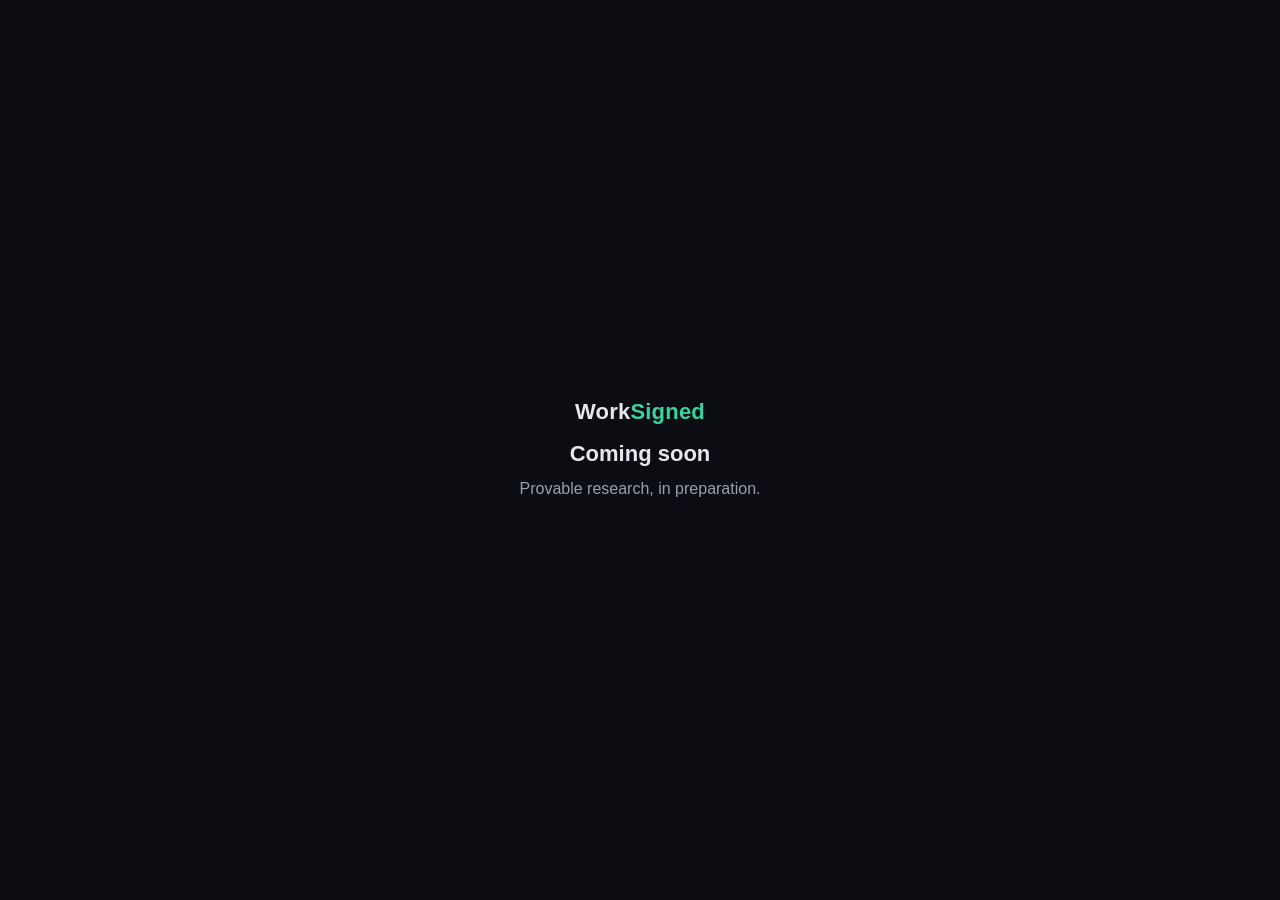
==== commit 253035f5: "site: blank to coming-soon (temporary)" ====
--- a/index.html
+++ b/index.html
@@ -1,151 +1,27 @@
 <!DOCTYPE html>
 <html lang="en">
 <head>
-    <meta charset="UTF-8">
-    <meta name="viewport" content="width=device-width, initial-scale=1.0">
-    <meta name="description" content="The Equitable Standard — governance rules for a corporation where the people who create the value keep it. Charter, certification, and FAQ.">
-    <title>The Equitable Standard — Charter &amp; Certification</title>
-    <link rel="preconnect" href="https://fonts.googleapis.com">
-    <link rel="preconnect" href="https://fonts.gstatic.com" crossorigin>
-    <link href="https://fonts.googleapis.com/css2?family=Inter:wght@400;500;600;700;800&display=swap" rel="stylesheet">
-    <link rel="stylesheet" href="style.css">
+<meta charset="utf-8">
+<meta name="viewport" content="width=device-width, initial-scale=1">
+<meta name="robots" content="noindex,nofollow">
+<title>WorkSigned</title>
+<style>
+  html,body{margin:0;height:100%;background:#0b0d12;color:#e6e8ee;
+    font-family:-apple-system,BlinkMacSystemFont,"Segoe UI",Roboto,Helvetica,Arial,sans-serif;
+    display:flex;align-items:center;justify-content:center;}
+  .card{text-align:center;padding:48px 28px;max-width:440px;}
+  .brand{font-weight:700;font-size:22px;letter-spacing:.2px;margin-bottom:16px;}
+  .brand span{color:#38d39f;}
+  h1{font-size:22px;font-weight:600;margin:0 0 10px;}
+  p{color:#9aa0ad;font-size:16px;line-height:1.55;margin:0;}
+</style>
 </head>
 <body>
-    <div id="site">
-        <!-- Top bar -->
-        <div id="topbar">
-            <div class="topbar-inner">
-                <a href="#top" id="logo"><span class="logo-mark">&#10003;</span> The Equitable Standard</a>
-                <nav class="topnav">
-                    <a href="#charter">Charter</a>
-                    <a href="#certification">Certification</a>
-                    <a href="#faq">FAQ</a>
-                    <a href="https://equitablecorporation.com" target="_blank">The Corporation &rarr;</a>
-                </nav>
-            </div>
-        </div>
-
-        <!-- Hero -->
-        <section class="hero" id="top">
-            <div class="container">
-                <span class="eyebrow">A standard for a different kind of company</span>
-                <h1>The <span class="grad">Equitable</span> Standard</h1>
-                <p class="sub">
-                    Much of today's tech is built on extraction &mdash; your data, attention, and effort
-                    used to generate value that flows away from you. The <strong>Equitable Standard</strong>
-                    defines a different kind of corporation: your data is never sold, the company
-                    can never be sold to private equity or venture capital, and the rules are
-                    locked so those promises <strong>can't be quietly reversed</strong>.
-                </p>
-            </div>
-        </section>
-
-        <!-- CHARTER / PROBLEMS -->
-        <section class="section" id="charter">
-            <div class="container">
-                <h2 class="section-title">The Charter</h2>
-                <p class="section-lead">Each provision is a direct answer to a specific failure in how corporations are structured today.</p>
-
-                <div class="cards">
-                    <div class="card reveal">
-                        <h3>Your data stays yours</h3>
-                        <p class="problem">Today, every piece of data a user generates becomes a corporate asset &mdash; sold, licensed, and traded behind terms of service no one reads. Your data is the product.</p>
-                        <p class="solution"><strong>The fix:</strong> User data is never sold, mined, licensed, or read. What you produce is yours, full stop.</p>
-                    </div>
-
-                    <div class="card reveal">
-                        <h3>It can never be bought away</h3>
-                        <p class="problem">Companies are sold to private equity or large acquirers, and the terms that protected users are quietly rewritten. The people who built and use the product lose out either way.</p>
-                        <p class="solution"><strong>The fix:</strong> A hard prohibition on any sale to private equity or venture capital. No outside investor can ever gain controlling power. The company is structurally independent &mdash; its promises outlast any single owner or board.</p>
-                    </div>
-
-                    <div class="card reveal">
-                        <h3>The rules can't be walked back</h3>
-                        <p class="problem">A company's privacy and data promises are only as good as its next board meeting. Terms get revised, policies get walked back, and the protections you relied on quietly disappear.</p>
-                        <p class="solution"><strong>The fix:</strong> The core commitments are locked at inception and written into the founding documents &mdash; not a policy that can be revised later. A future board or majority vote cannot reverse them.</p>
-                    </div>
-
-                    <div class="card reveal">
-                        <h3>Auditable by you</h3>
-                        <p class="problem">Corporate decisions are made behind closed doors. Reports are audited once a year by people who report to management. Users can't verify a single claim.</p>
-                        <p class="solution"><strong>The fix:</strong> A user-auditable platform: public server logs and public financial reports, with every API call and transaction open to audit. You can check the commitments yourself &mdash; trust through verification, not marketing.</p>
-                    </div>
-
-                </div>
-            </div>
-        </section>
-
-        <!-- CERTIFICATION -->
-        <section class="section section-alt" id="certification">
-            <div class="container narrow">
-                <h2 class="section-title">Certification</h2>
-                <p class="section-lead">The Equitable Standard isn't exclusive to any one company. Any corporation can commit to it and be certified.</p>
-
-                <div class="cert-grid">
-                    <div class="cert-item">
-                        <h3>Who can apply</h3>
-                        <p>Any incorporated entity &mdash; startups, existing corporations, and cooperatives. The only requirement is a genuine commitment to the standard's principles: no data sharing, no sale to private equity or venture capital, locked core rules, transparency, and independence.</p>
-                    </div>
-                    <div class="cert-item">
-                        <h3>What it means</h3>
-                        <p>Certified companies receive a publicly verifiable seal and are listed in a public registry. The seal signals to users, investors, and partners that value flows to creators, not extractors. Compliance is reviewed periodically and the commitment is irreversible &mdash; you can't opt out.</p>
-                    </div>
-                    <div class="cert-item">
-                        <h3>How to apply</h3>
-                        <p>Three steps: submit your basic information and a statement of commitment, undergo a compliance review by the Equitable Standard board, and if approved, receive the seal and a registry listing. The review takes about 30 days, and applying is free.</p>
-                    </div>
-                </div>
-
-                <div class="cert-cta">
-                    <a href="https://equitablecorporation.com" target="_blank" class="btn btn-ghost">
-                        About the Equitable Corporation &rarr;
-                    </a>
-                </div>
-            </div>
-        </section>
-
-        <!-- FAQ -->
-        <section class="section" id="faq">
-            <div class="container narrow">
-                <h2 class="section-title">Frequently Asked Questions</h2>
-                <div class="faq-list">
-                    <details class="faq-item reveal">
-                        <summary>What is the Equitable Standard?</summary>
-                        <p>A set of governance rules that define what an equitable corporation is. Any company can apply to meet the standard and earn certification. The rules cover no data sharing, no sale to private equity or venture capital, locked core rules, transparency, and independence.</p>
-                    </details>
-                    <details class="faq-item reveal">
-                        <summary>Can the company be sold to an investor or acquirer?</summary>
-                        <p>No. A core, locked commitment is that the company can never be sold to private equity or venture capital, and no outside investor can gain controlling power. This is structural &mdash; it's written into the founding documents and cannot be revised away by a future board or majority vote.</p>
-                    </details>
-                    <details class="faq-item reveal">
-                        <summary>Why not just a social-purpose corporation or a non-profit?</summary>
-                        <p>SPCs are generic and vague &mdash; the label tells users nothing concrete. Non-profits cap the founder's earning potential and can't compete the way a for-profit can. The Equitable Standard is different: it locks in no data sharing, bars any sale to private equity or venture capital, and makes the commitments verifiable &mdash; a legal commitment with real teeth, not a marketing label.</p>
-                    </details>
-                    <details class="faq-item reveal">
-                        <summary>Should we make our whole company transparent? No trade secrets?</summary>
-                        <p>No. The Standard doesn't require you to abandon business secrets &mdash; you need them to be profitable. The transparency it demands is about governance, finances, and data practices, not your product or strategy. Protect your IP; be open about how you run the company.</p>
-                    </details>
-                    <details class="faq-item reveal">
-                        <summary>How much does certification cost?</summary>
-                        <p>Applying is free. Certification is 1% of distributable profits annually, capped (and adjusted for inflation), with no setup or hidden fees. You only pay when profitable &mdash; bad years can't cripple the business. Certification is permanent and can't be revoked by you; the commitment is irreversible.</p>
-                    </details>
-                    <details class="faq-item reveal">
-                        <summary>Is there anything wrong with private equity or venture capital?</summary>
-                        <p>Nothing is inherently wrong &mdash; they're valid, time-tested instruments. But under the Standard, they cannot buy the company or gain control. The company is structurally barred from being sold to PE or VC, so founders and users don't have to give up the company, its data, or its vision to raise capital.</p>
-                    </details>
-                </div>
-            </div>
-        </section>
-
-        <!-- Footer -->
-        <footer id="footer">
-            <div class="container footer-inner">
-                <span id="foot-brand"><span class="logo-mark">&#10003;</span> The Equitable Standard</span>
-                <span class="foot-copy">&copy; 2026 &middot; <a href="https://equitablecorporation.com" target="_blank">equitablecorporation.com</a> &middot; <a href="https://worksigned.com" target="_blank">worksigned.com</a></span>
-            </div>
-        </footer>
-    </div>
-
-    <script src="script.js"></script>
+  <div class="card">
+    <div class="brand">Work<span>Signed</span></div>
+    <h1>Coming soon</h1>
+    <p>Provable research, in preparation.</p>
+  </div>
 </body>
 </html>
+
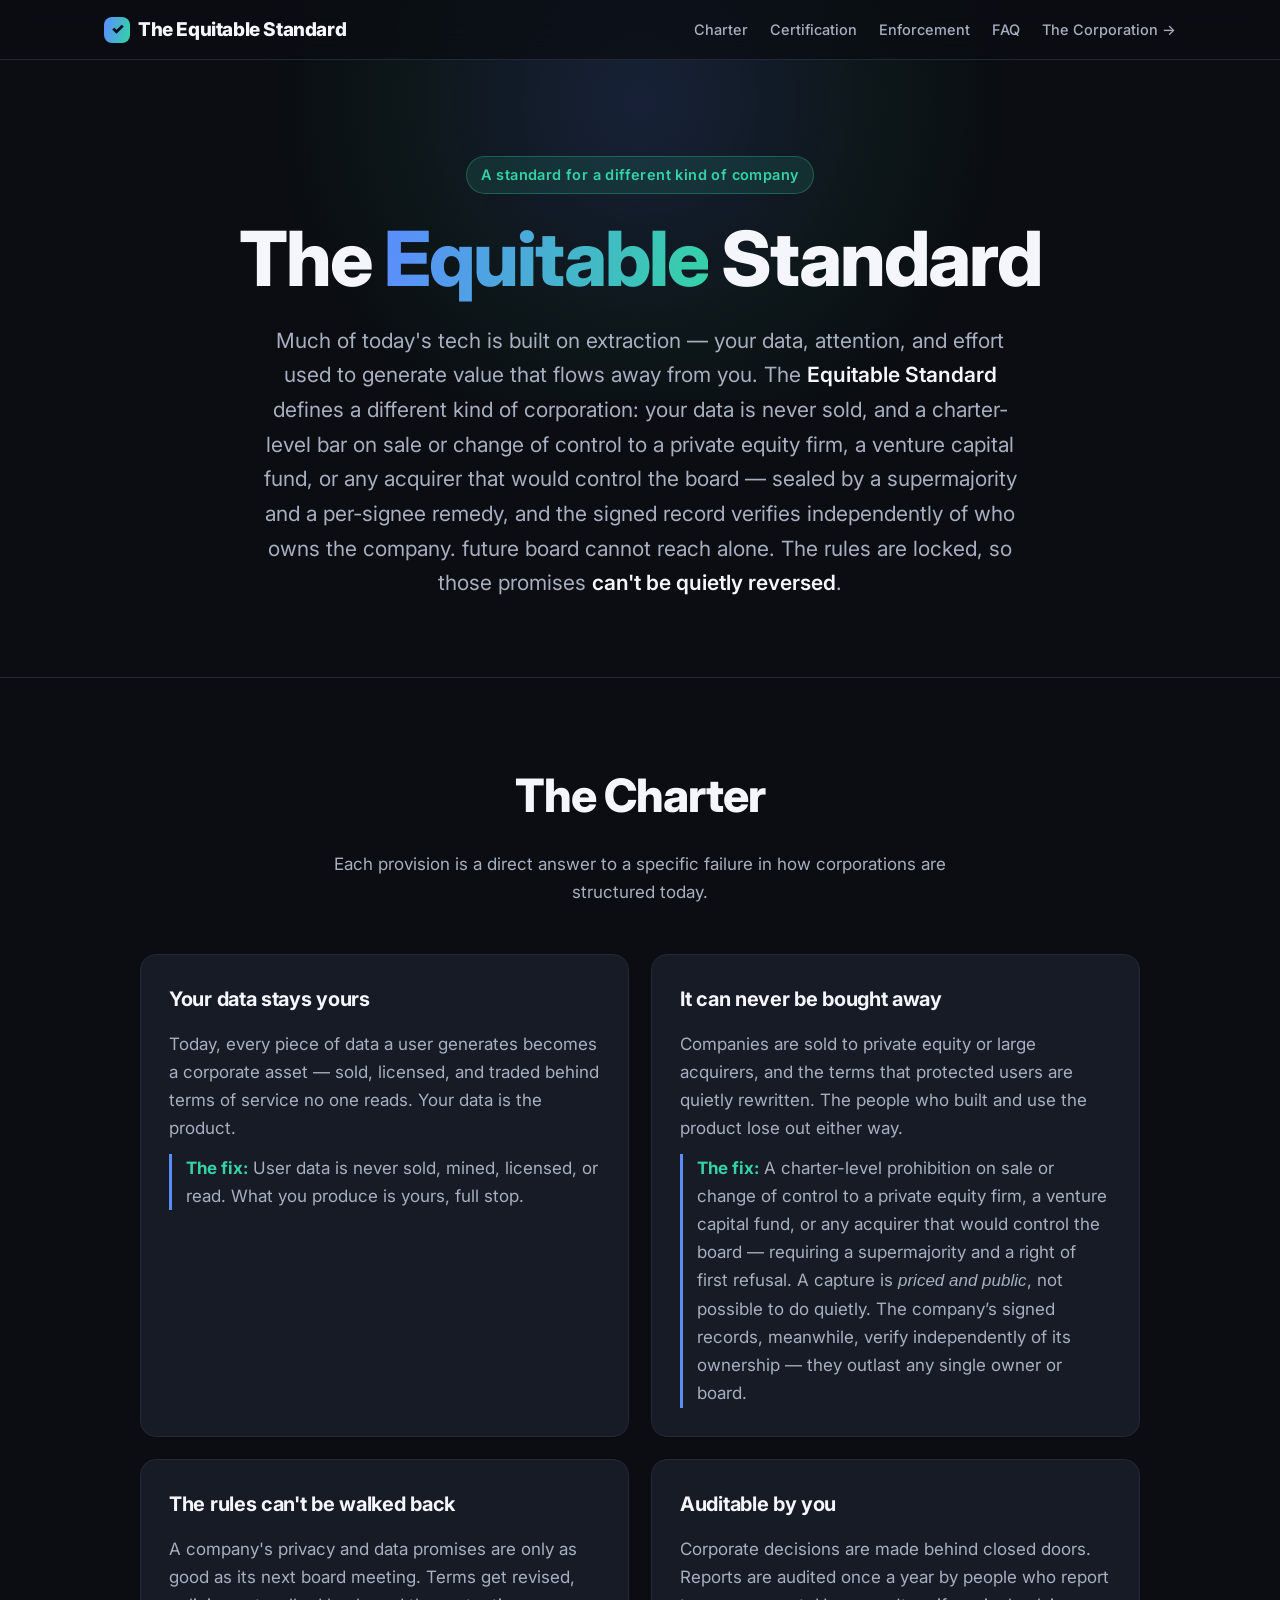
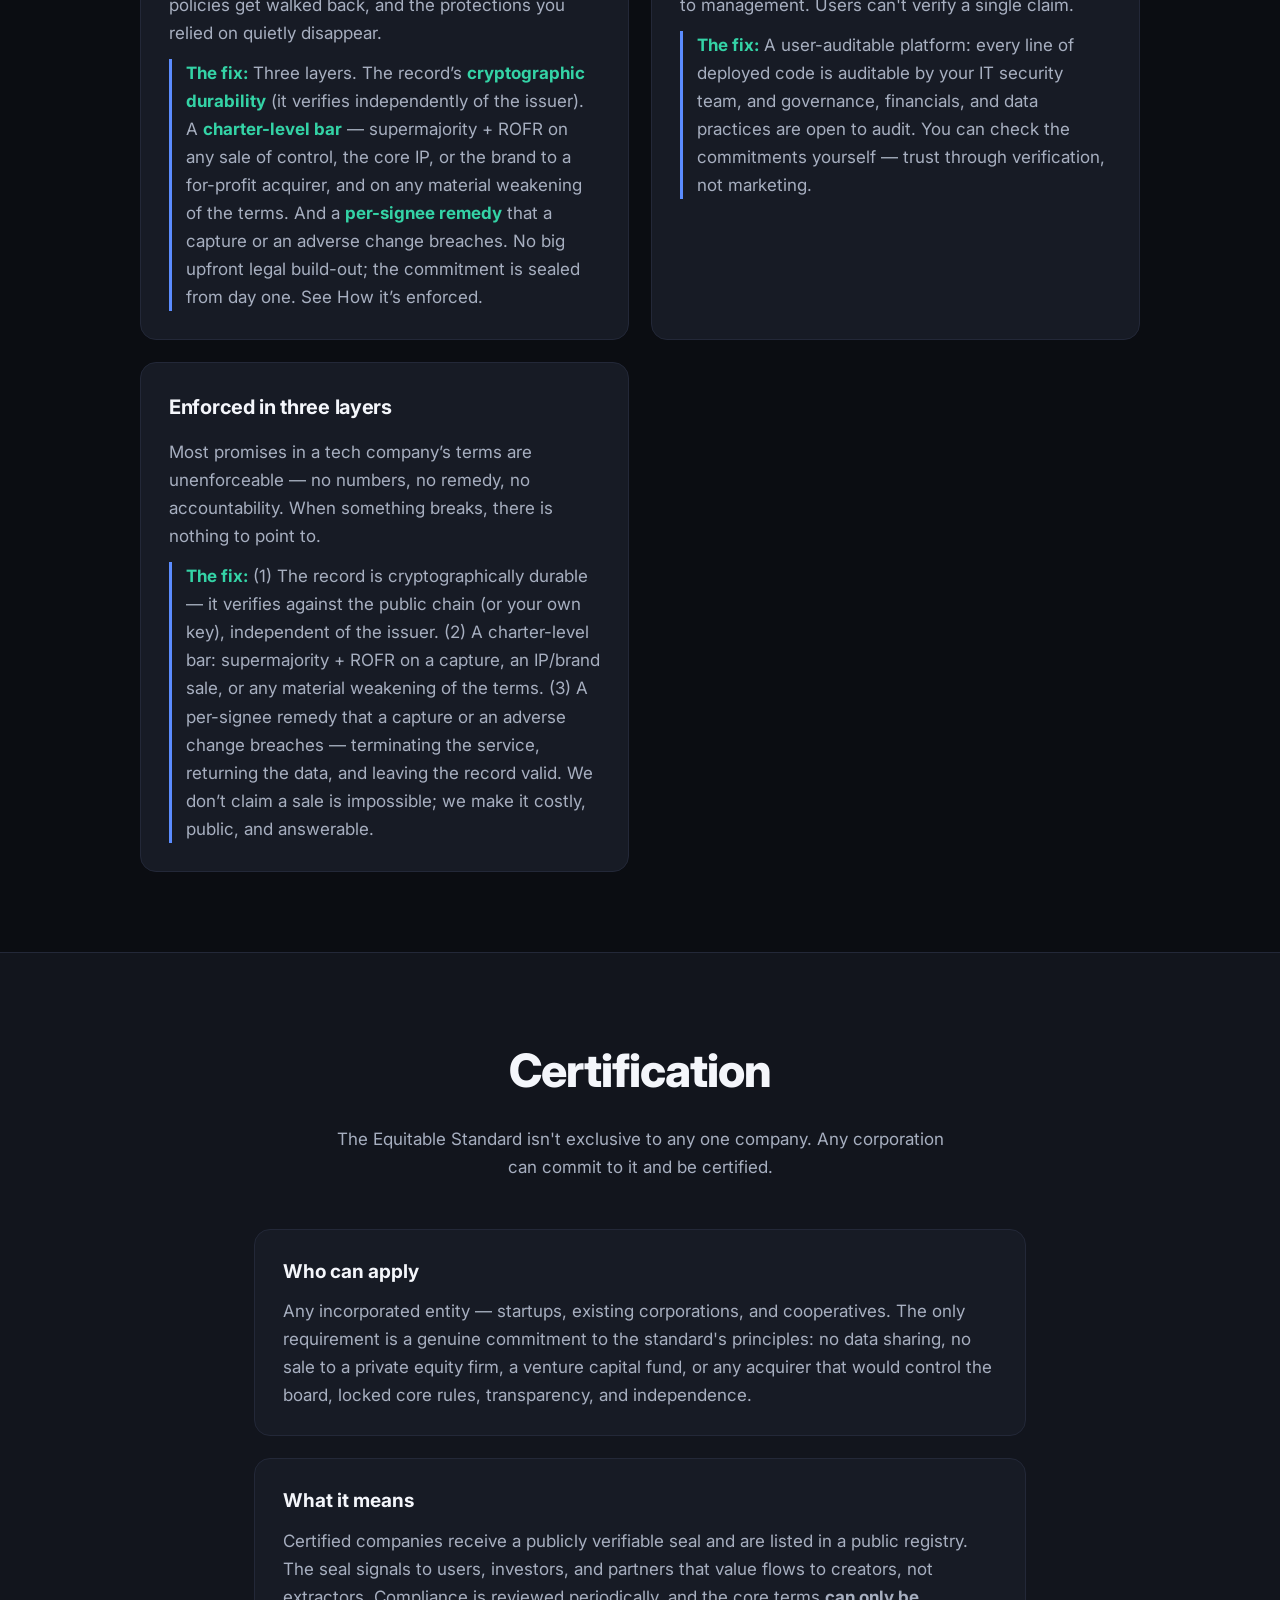
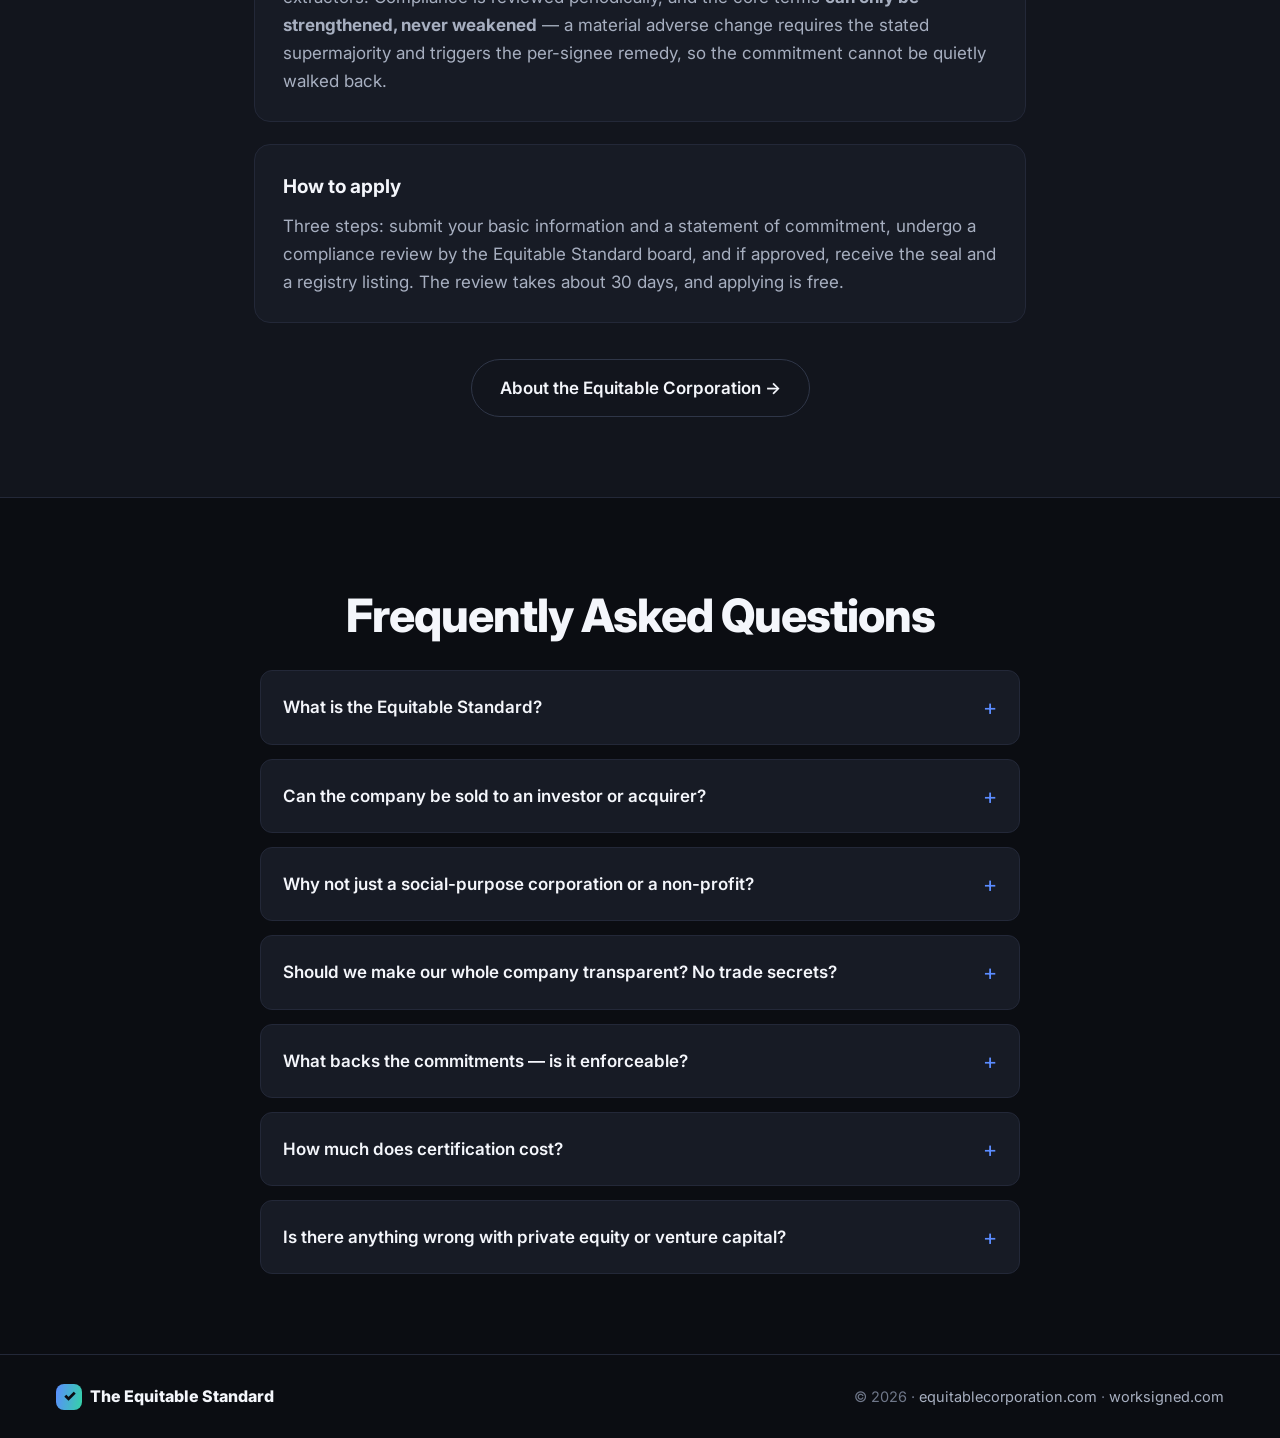
==== commit 16f5c091: "sync from local static" ====
--- a/index.html
+++ b/index.html
@@ -1,27 +1,166 @@
 <!DOCTYPE html>
 <html lang="en">
 <head>
-<meta charset="utf-8">
-<meta name="viewport" content="width=device-width, initial-scale=1">
-<meta name="robots" content="noindex,nofollow">
-<title>WorkSigned</title>
-<style>
-  html,body{margin:0;height:100%;background:#0b0d12;color:#e6e8ee;
-    font-family:-apple-system,BlinkMacSystemFont,"Segoe UI",Roboto,Helvetica,Arial,sans-serif;
-    display:flex;align-items:center;justify-content:center;}
-  .card{text-align:center;padding:48px 28px;max-width:440px;}
-  .brand{font-weight:700;font-size:22px;letter-spacing:.2px;margin-bottom:16px;}
-  .brand span{color:#38d39f;}
-  h1{font-size:22px;font-weight:600;margin:0 0 10px;}
-  p{color:#9aa0ad;font-size:16px;line-height:1.55;margin:0;}
-</style>
+    <meta charset="UTF-8">
+    <meta name="viewport" content="width=device-width, initial-scale=1.0">
+    <meta name="description" content="The Equitable Standard — governance rules for a corporation where the people who create the value keep it. Charter, certification, and FAQ.">
+    <title>The Equitable Standard — Charter &amp; Certification</title>
+    <link rel="preconnect" href="https://fonts.googleapis.com">
+    <link rel="preconnect" href="https://fonts.gstatic.com" crossorigin>
+    <link href="https://fonts.googleapis.com/css2?family=Inter:wght@400;500;600;700;800&display=swap" rel="stylesheet">
+    <link rel="stylesheet" href="style.css">
 </head>
 <body>
-  <div class="card">
-    <div class="brand">Work<span>Signed</span></div>
-    <h1>Coming soon</h1>
-    <p>Provable research, in preparation.</p>
-  </div>
+    <div id="site">
+        <!-- Top bar -->
+        <div id="topbar">
+            <div class="topbar-inner">
+                <a href="#top" id="logo"><span class="logo-mark">&#10003;</span> The Equitable Standard</a>
+                <nav class="topnav">
+                    <a href="#charter">Charter</a>
+                    <a href="#certification">Certification</a>
+                    <a href="/enforcement">Enforcement</a>
+                    <a href="#faq">FAQ</a>
+                    <a href="https://equitablecorporation.com" target="_blank">The Corporation &rarr;</a>
+                </nav>
+            </div>
+        </div>
+
+        <!-- Hero -->
+        <section class="hero" id="top">
+            <div class="container">
+                <span class="eyebrow">A standard for a different kind of company</span>
+                <h1>The <span class="grad">Equitable</span> Standard</h1>
+                <p class="sub">
+                    Much of today's tech is built on extraction &mdash; your data, attention, and effort
+                    used to generate value that flows away from you. The <strong>Equitable Standard</strong>
+                    defines a different kind of corporation: your data is never sold, and
+                    a charter-level bar on sale or change of control to a private equity firm,
+                    a venture capital fund, or any acquirer that would control the board &mdash;
+                    sealed by a supermajority and a per-signee remedy, and the signed record
+                    verifies independently of who owns the company.
+                    future board cannot reach alone. The rules are locked, so those promises
+                    <strong>can't be quietly reversed</strong>.
+                </p>
+            </div>
+        </section>
+
+        <!-- CHARTER / PROBLEMS -->
+        <section class="section" id="charter">
+            <div class="container">
+                <h2 class="section-title">The Charter</h2>
+                <p class="section-lead">Each provision is a direct answer to a specific failure in how corporations are structured today.</p>
+
+                <div class="cards">
+                    <div class="card reveal">
+                        <h3>Your data stays yours</h3>
+                        <p class="problem">Today, every piece of data a user generates becomes a corporate asset &mdash; sold, licensed, and traded behind terms of service no one reads. Your data is the product.</p>
+                        <p class="solution"><strong>The fix:</strong> User data is never sold, mined, licensed, or read. What you produce is yours, full stop.</p>
+                    </div>
+
+                    <div class="card reveal">
+                        <h3>It can never be bought away</h3>
+                        <p class="problem">Companies are sold to private equity or large acquirers, and the terms that protected users are quietly rewritten. The people who built and use the product lose out either way.</p>
+                        <p class="solution"><strong>The fix:</strong> A charter-level prohibition on sale or change of control to a private equity firm, a venture capital fund, or any acquirer that would control the board &mdash; requiring a supermajority and a right of first refusal. A capture is <em>priced and public</em>, not possible to do quietly. The company&rsquo;s signed records, meanwhile, verify independently of its ownership &mdash; they outlast any single owner or board.</p>
+                    </div>
+
+                    <div class="card reveal">
+                        <h3>The rules can't be walked back</h3>
+                        <p class="problem">A company's privacy and data promises are only as good as its next board meeting. Terms get revised, policies get walked back, and the protections you relied on quietly disappear.</p>
+                        <p class="solution"><strong>The fix:</strong> Three layers. The record&rsquo;s <strong>cryptographic durability</strong> (it verifies independently of the issuer). A <strong>charter-level bar</strong> &mdash; supermajority + ROFR on any sale of control, the core IP, or the brand to a for-profit acquirer, and on any material weakening of the terms. And a <strong>per-signee remedy</strong> that a capture or an adverse change breaches. No big upfront legal build-out; the commitment is sealed from day one. <a href="/enforcement">See How it&rsquo;s enforced.</a></p>
+                    </div>
+
+                    <div class="card reveal">
+                        <h3>Auditable by you</h3>
+                        <p class="problem">Corporate decisions are made behind closed doors. Reports are audited once a year by people who report to management. Users can't verify a single claim.</p>
+                        <p class="solution"><strong>The fix:</strong> A user-auditable platform: every line of deployed code is auditable by your IT security team, and governance, financials, and data practices are open to audit. You can check the commitments yourself &mdash; trust through verification, not marketing.</p>
+                    </div>
+
+                    <div class="card reveal">
+                        <h3>Enforced in three layers</h3>
+                        <p class="problem">Most promises in a tech company&rsquo;s terms are unenforceable &mdash; no numbers, no remedy, no accountability. When something breaks, there is nothing to point to.</p>
+                        <p class="solution"><strong>The fix:</strong> (1) The record is cryptographically durable &mdash; it verifies against the public chain (or your own key), independent of the issuer. (2) A charter-level bar: supermajority + ROFR on a capture, an IP/brand sale, or any material weakening of the terms. (3) A per-signee remedy that a capture or an adverse change breaches &mdash; terminating the service, returning the data, and leaving the record valid. We don&rsquo;t claim a sale is impossible; we make it costly, public, and answerable.</p>
+                    </div>
+
+                </div>
+            </div>
+        </section>
+
+        <!-- CERTIFICATION -->
+        <section class="section section-alt" id="certification">
+            <div class="container narrow">
+                <h2 class="section-title">Certification</h2>
+                <p class="section-lead">The Equitable Standard isn't exclusive to any one company. Any corporation can commit to it and be certified.</p>
+
+                <div class="cert-grid">
+                    <div class="cert-item">
+                        <h3>Who can apply</h3>
+                        <p>Any incorporated entity &mdash; startups, existing corporations, and cooperatives. The only requirement is a genuine commitment to the standard's principles: no data sharing, no sale to a private equity firm, a venture capital fund, or any acquirer that would control the board, locked core rules, transparency, and independence.</p>
+                    </div>
+                    <div class="cert-item">
+                        <h3>What it means</h3>
+                        <p>Certified companies receive a publicly verifiable seal and are listed in a public registry. The seal signals to users, investors, and partners that value flows to creators, not extractors. Compliance is reviewed periodically, and the core terms <strong>can only be strengthened, never weakened</strong> &mdash; a material adverse change requires the stated supermajority and triggers the per-signee remedy, so the commitment cannot be quietly walked back.</p>
+                    </div>
+                    <div class="cert-item">
+                        <h3>How to apply</h3>
+                        <p>Three steps: submit your basic information and a statement of commitment, undergo a compliance review by the Equitable Standard board, and if approved, receive the seal and a registry listing. The review takes about 30 days, and applying is free.</p>
+                    </div>
+                </div>
+
+                <div class="cert-cta">
+                    <a href="https://equitablecorporation.com" target="_blank" class="btn btn-ghost">
+                        About the Equitable Corporation &rarr;
+                    </a>
+                </div>
+            </div>
+        </section>
+
+        <!-- FAQ -->
+        <section class="section" id="faq">
+            <div class="container narrow">
+                <h2 class="section-title">Frequently Asked Questions</h2>
+                <div class="faq-list">
+                    <details class="faq-item reveal">
+                        <summary>What is the Equitable Standard?</summary>
+                        <p>A set of governance rules that define what an equitable corporation is. Any company can apply to meet the standard and earn certification. The rules cover no data sharing, no sale to a private equity firm, a venture capital fund, or any acquirer that would control the board, locked core rules, transparency, and independence.</p>
+                    </details>
+                    <details class="faq-item reveal">
+                        <summary>Can the company be sold to an investor or acquirer?</summary>
+                        <p>No. A core, locked commitment: the charter requires a supermajority and a right of first refusal for any sale or change of control to a private equity firm, a venture capital fund, or any acquirer that would control the board &mdash; so a capture is <em>priced and public</em>, not possible to do quietly. And the signed records verify independently of the company&rsquo;s ownership, so they outlast any single owner or board.</p>
+                    </details>
+                    <details class="faq-item reveal">
+                        <summary>Why not just a social-purpose corporation or a non-profit?</summary>
+                        <p>SPCs are generic and vague &mdash; the label tells users nothing concrete. Non-profits cap the founder's earning potential and can't compete the way a for-profit can. The Equitable Standard is different: it locks in no data sharing, bars any sale to a private equity firm, a venture capital fund, or any acquirer that would control the board (by charter supermajority), and makes the commitments verifiable &mdash; a legal commitment with real teeth, not a marketing label, where the record&rsquo;s validity is cryptographic and the terms can only be strengthened.</p>
+                    </details>
+                    <details class="faq-item reveal">
+                        <summary>Should we make our whole company transparent? No trade secrets?</summary>
+                        <p>No. The Standard doesn't require you to abandon business secrets &mdash; you need them to be profitable. The transparency it demands is about governance, finances, and data practices, not your product or strategy. Protect your IP; be open about how you run the company.</p>
+                    </details>
+                    <details class="faq-item reveal">
+                        <summary>What backs the commitments &mdash; is it enforceable?</summary>
+                        <p>Everything is enforced by the same three layers: the record&rsquo;s <strong>cryptographic durability</strong> (independent of the issuer), the <strong>charter-level bar</strong> (supermajority + ROFR on a capture, an IP/brand sale, or any material weakening of the terms), and the <strong>per-signee remedy</strong> that a capture or an adverse change breaches. So no future board, owner, or SLA can quietly weaken the structural commitments &mdash; no sale to PE/VC, the data rules, the locked provisions. One path to enforcement, and it only ever gets stronger.</p>
+                    </details>
+                    <details class="faq-item reveal">
+                        <summary>How much does certification cost?</summary>
+                        <p>Applying is free. Certification is 1% of distributable profits annually, capped (and adjusted for inflation), with no setup or hidden fees. You only pay when profitable &mdash; bad years can't cripple the business. The core terms <strong>can only be strengthened, never weakened</strong>: a material adverse change requires the stated supermajority and triggers the per-signee remedy, so the commitment cannot be quietly walked back.</p>
+                    </details>
+                    <details class="faq-item reveal">
+                        <summary>Is there anything wrong with private equity or venture capital?</summary>
+                        <p>Nothing is inherently wrong &mdash; they're valid, time-tested instruments. But under the Standard, they cannot buy the company or gain control. The charter requires a supermajority and a right of first refusal for any sale to a private equity firm, a venture capital fund, or any acquirer that would control the board, so founders and users don't have to give up the company, its data, or its vision to raise capital &mdash; and the signed records verify independently of the company's ownership.</p>
+                    </details>
+                </div>
+            </div>
+        </section>
+
+        <!-- Footer -->
+        <footer id="footer">
+            <div class="container footer-inner">
+                <span id="foot-brand"><span class="logo-mark">&#10003;</span> The Equitable Standard</span>
+                <span class="foot-copy">&copy; 2026 &middot; <a href="https://equitablecorporation.com" target="_blank">equitablecorporation.com</a> &middot; <a href="https://worksigned.com" target="_blank">worksigned.com</a></span>
+            </div>
+        </footer>
+    </div>
+
+    <script src="script.js"></script>
 </body>
 </html>
-
--- a/style.css
+++ b/style.css
@@ -0,0 +1,247 @@
+/* ==========================================================================
+   The Equitable Standard — charter + certification + FAQ (static site)
+   Same design language as WorkSigned / Equitable Corporation.
+   Two small-text tiers only:
+     --fs-body  (17px)  card body, faq, lead
+     --fs-small (14.5px) fine print: eyebrow, footer, summary hints
+   ========================================================================== */
+:root {
+    --bg: #0b0d12;
+    --bg-elev: #12151d;
+    --bg-elev-2: #171b25;
+    --border: #232838;
+    --border-strong: #2f3648;
+
+    --text: #f4f6fb;
+    --text-muted: #a7afc0;
+    --text-faint: #6f7789;
+
+    --accent: #5b8cff;
+    --accent-2: #34d3a6;
+    --accent-soft: rgba(91, 140, 255, 0.14);
+    --grad: linear-gradient(100deg, #5b8cff 0%, #34d3a6 100%);
+
+    /* Two small-text tiers (the only two small sizes) */
+    --fs-body: 17px;
+    --fs-small: 14.5px;
+
+    --radius: 16px;
+    --maxw: 1120px;
+    --maxw-narrow: 820px;
+    --shadow-sm: 0 4px 16px rgba(0, 0, 0, 0.25);
+}
+
+* { margin: 0; padding: 0; box-sizing: border-box; }
+html { scroll-behavior: smooth; scroll-padding-top: 76px; }
+body {
+    font-family: "Inter", -apple-system, BlinkMacSystemFont, "Segoe UI", Roboto, sans-serif;
+    background: var(--bg);
+    color: var(--text);
+    line-height: 1.65;
+    font-size: var(--fs-body);
+    -webkit-font-smoothing: antialiased;
+    overflow-x: hidden;
+}
+a { color: inherit; text-decoration: none; }
+body::before {
+    content: "";
+    position: fixed; top: -200px; left: 50%;
+    transform: translateX(-50%);
+    width: 900px; height: 600px;
+    background: radial-gradient(circle, rgba(91,140,255,0.16) 0%, rgba(52,211,166,0.05) 45%, transparent 70%);
+    z-index: 0; pointer-events: none;
+}
+
+/* ===== LAYOUT ===== */
+.container { width: 100%; max-width: 95%; margin: 0 auto; padding: 0 24px; }
+.container.narrow { max-width: var(--maxw-narrow); }
+
+/* ===== TOP BAR ===== */
+#topbar {
+    position: sticky; top: 0; z-index: 50;
+    background: rgba(11,13,18,0.72);
+    backdrop-filter: blur(14px); -webkit-backdrop-filter: blur(14px);
+    border-bottom: 1px solid var(--border);
+    padding: 14px 0;
+}
+.topbar-inner {
+    max-width: var(--maxw); margin: 0 auto; padding: 0 24px;
+    display: flex; align-items: center; justify-content: space-between; gap: 20px;
+}
+#logo {
+    font-size: 19px; font-weight: 800; letter-spacing: -0.4px;
+    display: inline-flex; align-items: center; gap: 8px;
+}
+#logo:hover { text-decoration: none; }
+.logo-mark {
+    display: inline-grid; place-items: center;
+    width: 26px; height: 26px; border-radius: 8px;
+    background: var(--grad); color: #0b0d12; font-size: 15px; font-weight: 900;
+}
+.topnav { display: flex; align-items: center; gap: 22px; }
+.topnav a {
+    font-size: var(--fs-small); font-weight: 500; color: var(--text-muted);
+    transition: color 0.2s;
+}
+.topnav a:hover { color: var(--text); }
+
+/* ===== HERO ===== */
+.hero { position: relative; z-index: 1; text-align: center; padding: 96px 0 76px; }
+.eyebrow {
+    display: inline-block;
+    font-size: var(--fs-small); font-weight: 600; letter-spacing: 0.4px;
+    color: var(--accent-2);
+    background: rgba(52,211,166,0.12); border: 1px solid rgba(52,211,166,0.3);
+    padding: 6px 14px; border-radius: 999px; margin-bottom: 26px;
+}
+.hero h1 {
+    font-size: clamp(38px, 6vw, 76px);
+    font-weight: 800; line-height: 1.02; letter-spacing: -2px; margin-bottom: 26px;
+}
+.grad {
+    background: var(--grad);
+    -webkit-background-clip: text; background-clip: text;
+    -webkit-text-fill-color: transparent; color: transparent;
+}
+.hero .sub {
+    font-size: clamp(17px, 2.2vw, 21px);
+    color: var(--text-muted);
+    max-width: 760px; margin: 0 auto; line-height: 1.65;
+}
+.hero .sub strong { color: var(--text); font-weight: 600; }
+
+/* ===== SECTIONS ===== */
+.section { position: relative; z-index: 1; padding: 80px 0; border-top: 1px solid var(--border); }
+.section-alt { background: var(--bg-elev); }
+.section-title {
+    font-size: clamp(30px, 4vw, 46px);
+    font-weight: 800; letter-spacing: -1px;
+    text-align: center; margin-bottom: 16px;
+}
+.section-lead {
+    font-size: var(--fs-body); color: var(--text-muted);
+    max-width: 640px; margin: 0 auto 48px; text-align: center;
+}
+.section-lead strong { color: var(--text); font-weight: 600; }
+
+/* ===== CHARTER CARDS ===== */
+.cards {
+    display: grid; grid-template-columns: repeat(2, 1fr);
+    gap: 22px; max-width: 1000px; margin: 0 auto;
+}
+.card {
+    background: var(--bg-elev-2);
+    border: 1px solid var(--border);
+    border-radius: var(--radius);
+    padding: 28px 28px;
+    transition: transform 0.2s ease, border-color 0.2s ease, box-shadow 0.2s ease;
+}
+.card:hover { transform: translateY(-5px); border-color: var(--border-strong); box-shadow: var(--shadow-sm); }
+.card h3 {
+    font-size: 20px; font-weight: 700; letter-spacing: -0.3px;
+    margin-bottom: 14px; color: var(--text);
+}
+.card .problem {
+    font-size: var(--fs-body); color: var(--text-muted);
+    margin-bottom: 12px;
+}
+.card .solution {
+    font-size: var(--fs-body); color: var(--text-muted);
+    border-left: 3px solid var(--accent);
+    padding-left: 14px;
+}
+.card .solution strong { color: var(--accent-2); font-weight: 700; }
+
+/* ===== CERTIFICATION ===== */
+.cert-grid {
+    display: grid; grid-template-columns: 1fr;
+    gap: 22px; margin-bottom: 36px;
+}
+.cert-item {
+    background: var(--bg-elev-2);
+    border: 1px solid var(--border);
+    border-radius: var(--radius);
+    padding: 26px 28px;
+}
+.cert-item h3 { font-size: 19px; font-weight: 700; margin-bottom: 10px; }
+.cert-item p { font-size: var(--fs-body); color: var(--text-muted); }
+.cert-cta { text-align: center; }
+
+.btn {
+    display: inline-flex; align-items: center; justify-content: center;
+    padding: 14px 28px; border-radius: 999px;
+    font-size: var(--fs-body); font-weight: 600; border: 1px solid transparent;
+    cursor: pointer;
+    transition: transform 0.15s ease, background 0.2s, border-color 0.2s;
+}
+.btn-ghost { background: transparent; color: var(--text); border-color: var(--border-strong); }
+.btn-ghost:hover { border-color: var(--accent); background: var(--accent-soft); transform: translateY(-2px); }
+
+/* ===== FAQ (details/summary accordion) ===== */
+.faq-list { display: flex; flex-direction: column; gap: 14px; max-width: 760px; margin: 0 auto; }
+.faq-item {
+    background: var(--bg-elev-2);
+    border: 1px solid var(--border);
+    border-radius: var(--radius-sm, 12px);
+    overflow: hidden;
+}
+.faq-item summary {
+    cursor: pointer;
+    list-style: none;
+    padding: 18px 22px;
+    font-size: var(--fs-body);
+    font-weight: 600;
+    color: var(--text);
+    display: flex; align-items: center; justify-content: space-between; gap: 16px;
+    transition: background 0.2s;
+}
+.faq-item summary::-webkit-details-marker { display: none; }
+.faq-item summary::after {
+    content: "+";
+    font-size: 22px; font-weight: 400;
+    color: var(--accent);
+    transition: transform 0.2s;
+}
+.faq-item[open] summary { background: rgba(91,140,255,0.06); }
+.faq-item[open] summary::after { transform: rotate(45deg); }
+.faq-item p {
+    padding: 0 22px 20px 22px;
+    font-size: var(--fs-body);
+    color: var(--text-muted);
+}
+
+/* ===== FOOTER ===== */
+#footer { border-top: 1px solid var(--border); padding: 28px 0; position: relative; z-index: 1; }
+.footer-inner {
+    display: flex; align-items: center; justify-content: space-between;
+    flex-wrap: wrap; gap: 12px;
+}
+#foot-brand { font-size: 16px; font-weight: 800; display: inline-flex; align-items: center; gap: 8px; }
+.foot-copy { font-size: var(--fs-small); color: var(--text-faint); }
+.foot-copy a { color: var(--text-muted); }
+.foot-copy a:hover { color: var(--text); }
+
+/* ===== SCROLL REVEAL ===== */
+.reveal {
+    opacity: 0; transform: translateY(24px);
+    transition: opacity 0.6s ease, transform 0.6s ease;
+}
+.reveal.visible { opacity: 1; transform: translateY(0); }
+.cards .reveal:nth-child(2n) { transition-delay: 0.1s; }
+
+/* ===== RESPONSIVE ===== */
+@media (max-width: 900px) {
+    .cards { grid-template-columns: 1fr; max-width: 520px; }
+}
+@media (max-width: 640px) {
+    .topbar-inner { padding: 0 18px; }
+    .topnav a:not(:last-child) { display: none; }
+    .hero { padding: 72px 0 56px; }
+    .section { padding: 60px 0; }
+    .container { padding: 0 18px; }
+    .footer-inner { flex-direction: column; text-align: center; }
+}
+@media (prefers-reduced-motion: reduce) {
+    html { scroll-behavior: auto; }
+    .reveal { opacity: 1; transform: none; transition: none; }
+}
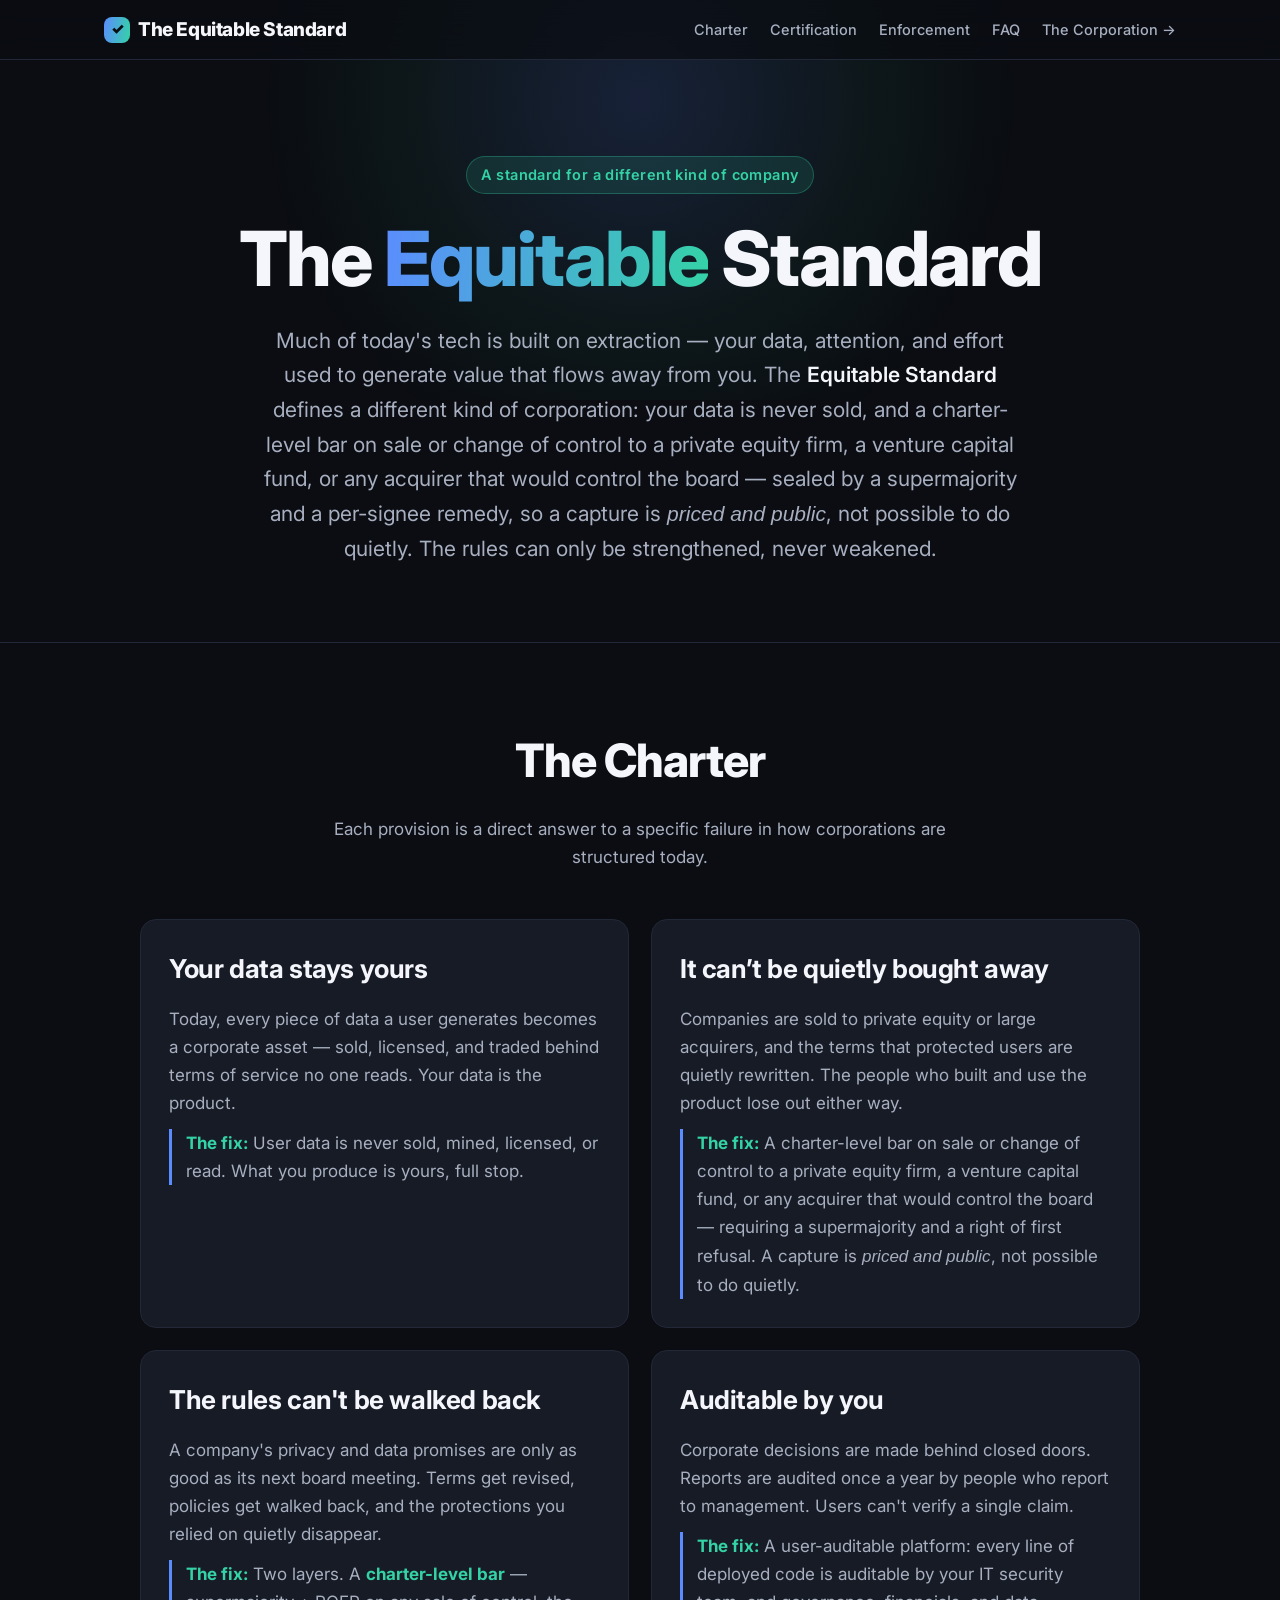
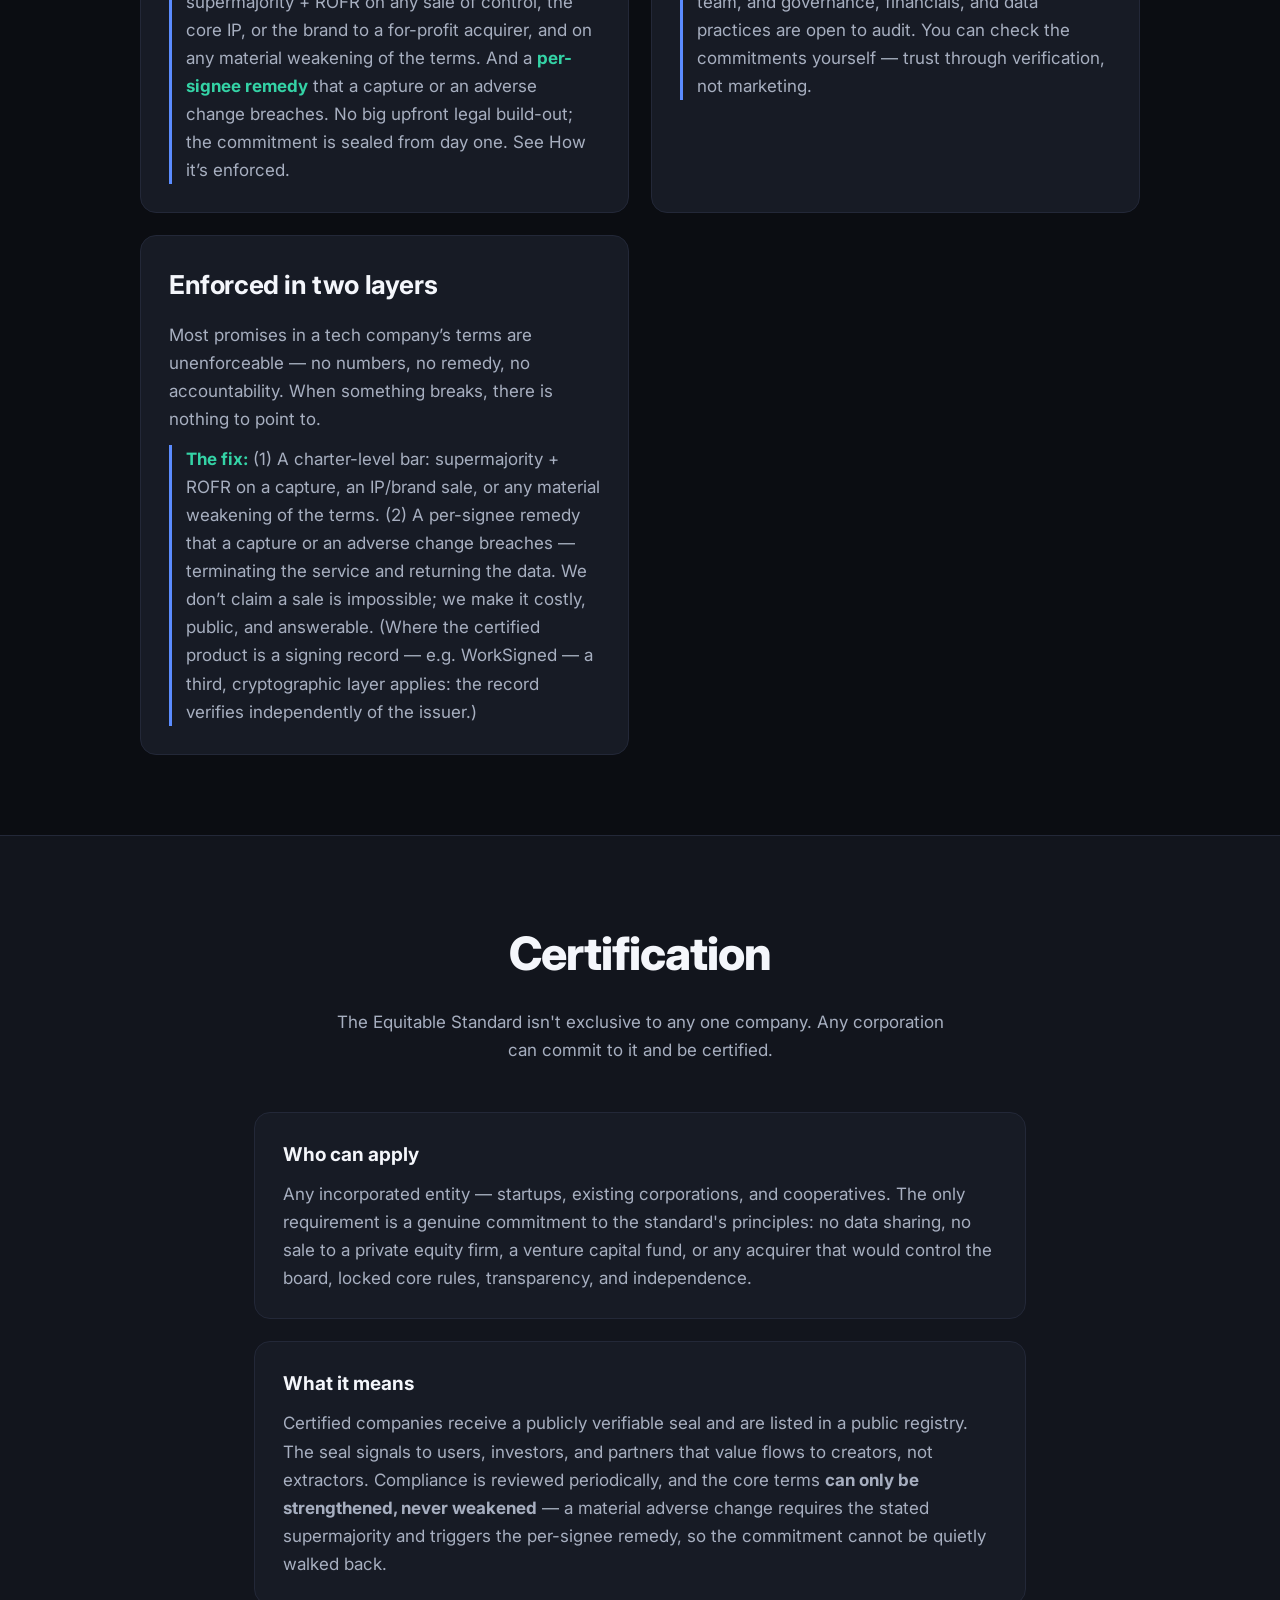
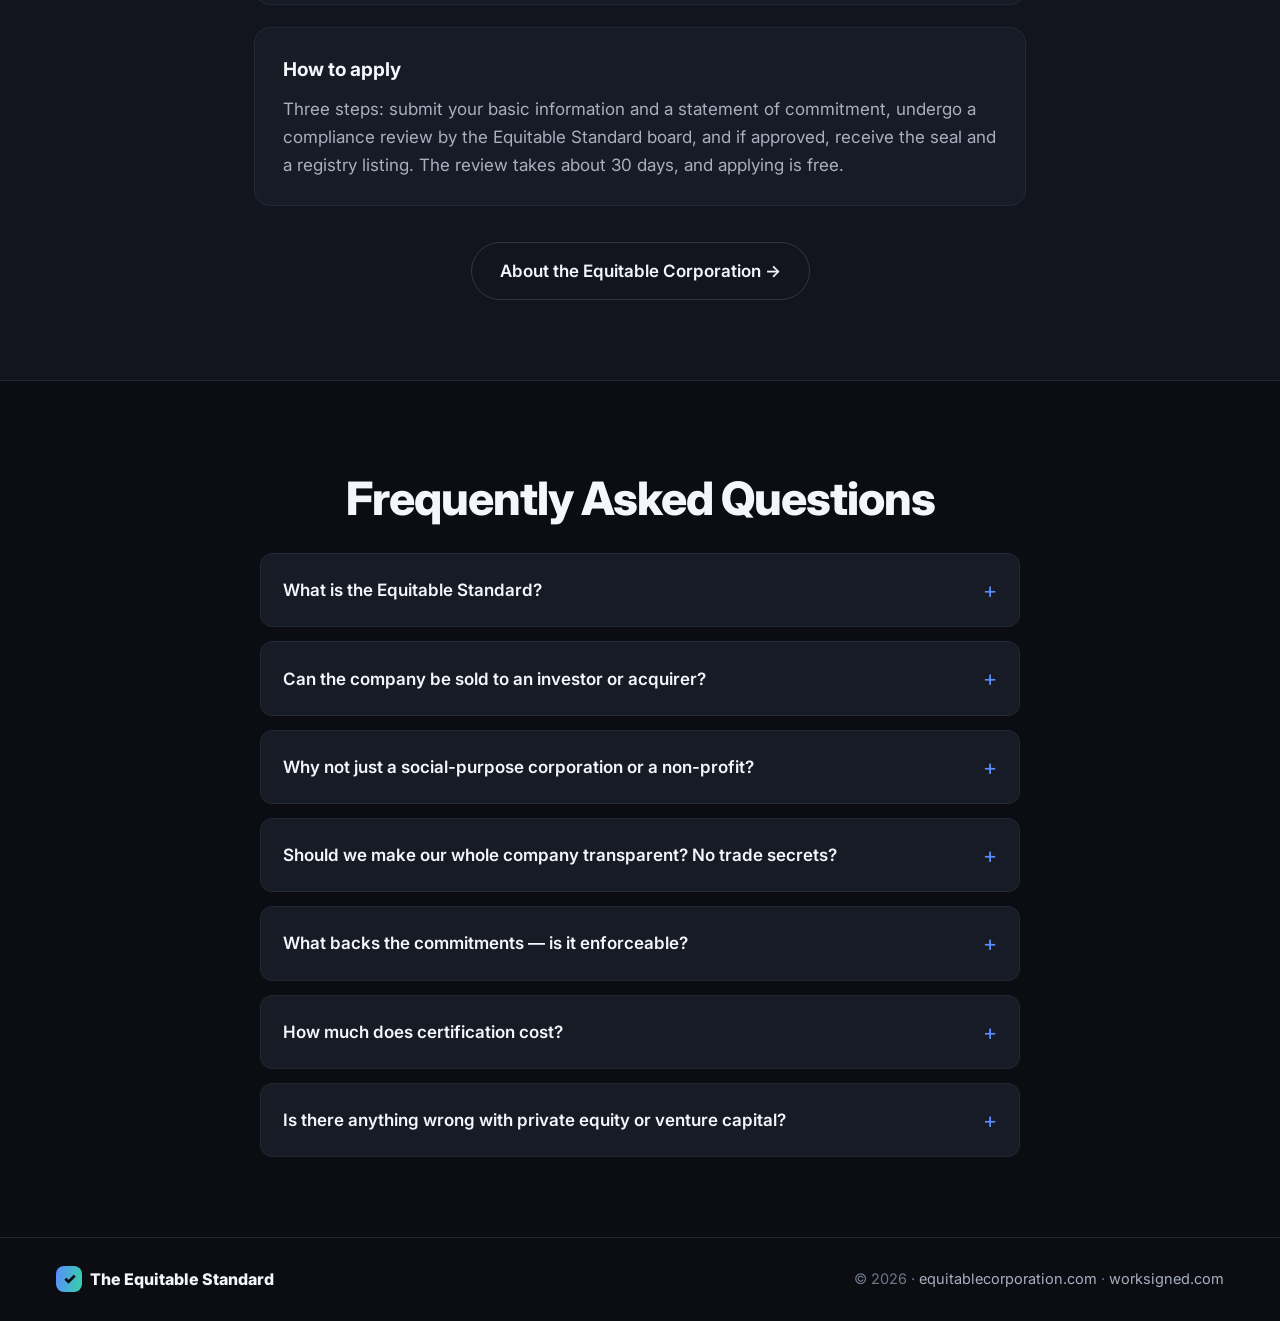
==== commit 3d899ffb: "sync from local static" ====
--- a/index.html
+++ b/index.html
@@ -34,13 +34,12 @@
                 <p class="sub">
                     Much of today's tech is built on extraction &mdash; your data, attention, and effort
                     used to generate value that flows away from you. The <strong>Equitable Standard</strong>
-                    defines a different kind of corporation: your data is never sold, and
-                    a charter-level bar on sale or change of control to a private equity firm,
+                    defines a different kind of corporation: your data is never sold, and a
+                    charter-level bar on sale or change of control to a private equity firm,
                     a venture capital fund, or any acquirer that would control the board &mdash;
-                    sealed by a supermajority and a per-signee remedy, and the signed record
-                    verifies independently of who owns the company.
-                    future board cannot reach alone. The rules are locked, so those promises
-                    <strong>can't be quietly reversed</strong>.
+                    sealed by a supermajority and a per-signee remedy, so a capture is
+                    <em>priced and public</em>, not possible to do quietly. The rules can only be
+                    strengthened, never weakened.
                 </p>
             </div>
         </section>
@@ -59,15 +58,15 @@
                     </div>
 
                     <div class="card reveal">
-                        <h3>It can never be bought away</h3>
+                        <h3>It can&rsquo;t be quietly bought away</h3>
                         <p class="problem">Companies are sold to private equity or large acquirers, and the terms that protected users are quietly rewritten. The people who built and use the product lose out either way.</p>
-                        <p class="solution"><strong>The fix:</strong> A charter-level prohibition on sale or change of control to a private equity firm, a venture capital fund, or any acquirer that would control the board &mdash; requiring a supermajority and a right of first refusal. A capture is <em>priced and public</em>, not possible to do quietly. The company&rsquo;s signed records, meanwhile, verify independently of its ownership &mdash; they outlast any single owner or board.</p>
+                        <p class="solution"><strong>The fix:</strong> A charter-level bar on sale or change of control to a private equity firm, a venture capital fund, or any acquirer that would control the board &mdash; requiring a supermajority and a right of first refusal. A capture is <em>priced and public</em>, not possible to do quietly.</p>
                     </div>
 
                     <div class="card reveal">
                         <h3>The rules can't be walked back</h3>
                         <p class="problem">A company's privacy and data promises are only as good as its next board meeting. Terms get revised, policies get walked back, and the protections you relied on quietly disappear.</p>
-                        <p class="solution"><strong>The fix:</strong> Three layers. The record&rsquo;s <strong>cryptographic durability</strong> (it verifies independently of the issuer). A <strong>charter-level bar</strong> &mdash; supermajority + ROFR on any sale of control, the core IP, or the brand to a for-profit acquirer, and on any material weakening of the terms. And a <strong>per-signee remedy</strong> that a capture or an adverse change breaches. No big upfront legal build-out; the commitment is sealed from day one. <a href="/enforcement">See How it&rsquo;s enforced.</a></p>
+                        <p class="solution"><strong>The fix:</strong> Two layers. A <strong>charter-level bar</strong> &mdash; supermajority + ROFR on any sale of control, the core IP, or the brand to a for-profit acquirer, and on any material weakening of the terms. And a <strong>per-signee remedy</strong> that a capture or an adverse change breaches. No big upfront legal build-out; the commitment is sealed from day one. <a href="/enforcement">See How it&rsquo;s enforced.</a></p>
                     </div>
 
                     <div class="card reveal">
@@ -77,9 +76,9 @@
                     </div>
 
                     <div class="card reveal">
-                        <h3>Enforced in three layers</h3>
+                        <h3>Enforced in two layers</h3>
                         <p class="problem">Most promises in a tech company&rsquo;s terms are unenforceable &mdash; no numbers, no remedy, no accountability. When something breaks, there is nothing to point to.</p>
-                        <p class="solution"><strong>The fix:</strong> (1) The record is cryptographically durable &mdash; it verifies against the public chain (or your own key), independent of the issuer. (2) A charter-level bar: supermajority + ROFR on a capture, an IP/brand sale, or any material weakening of the terms. (3) A per-signee remedy that a capture or an adverse change breaches &mdash; terminating the service, returning the data, and leaving the record valid. We don&rsquo;t claim a sale is impossible; we make it costly, public, and answerable.</p>
+                        <p class="solution"><strong>The fix:</strong> (1) A charter-level bar: supermajority + ROFR on a capture, an IP/brand sale, or any material weakening of the terms. (2) A per-signee remedy that a capture or an adverse change breaches &mdash; terminating the service and returning the data. We don&rsquo;t claim a sale is impossible; we make it costly, public, and answerable. (Where the certified product is a signing record &mdash; e.g. WorkSigned &mdash; a third, cryptographic layer applies: the record verifies independently of the issuer.)</p>
                     </div>
 
                 </div>
@@ -126,11 +125,11 @@
                     </details>
                     <details class="faq-item reveal">
                         <summary>Can the company be sold to an investor or acquirer?</summary>
-                        <p>No. A core, locked commitment: the charter requires a supermajority and a right of first refusal for any sale or change of control to a private equity firm, a venture capital fund, or any acquirer that would control the board &mdash; so a capture is <em>priced and public</em>, not possible to do quietly. And the signed records verify independently of the company&rsquo;s ownership, so they outlast any single owner or board.</p>
+                        <p>Not quietly &mdash; the charter requires a supermajority and a right of first refusal for any sale or change of control to a private equity firm, a venture capital fund, or any acquirer that would control the board, so a capture is <em>priced and public</em>, not possible to do quietly.</p>
                     </details>
                     <details class="faq-item reveal">
                         <summary>Why not just a social-purpose corporation or a non-profit?</summary>
-                        <p>SPCs are generic and vague &mdash; the label tells users nothing concrete. Non-profits cap the founder's earning potential and can't compete the way a for-profit can. The Equitable Standard is different: it locks in no data sharing, bars any sale to a private equity firm, a venture capital fund, or any acquirer that would control the board (by charter supermajority), and makes the commitments verifiable &mdash; a legal commitment with real teeth, not a marketing label, where the record&rsquo;s validity is cryptographic and the terms can only be strengthened.</p>
+                        <p>SPCs are generic and vague &mdash; the label tells users nothing concrete. Non-profits cap the founder's earning potential and can't compete the way a for-profit can. The Equitable Standard is different: it locks in no data sharing, requires a supermajority and right of first refusal for any sale to a private equity firm, a venture capital fund, or any acquirer that would control the board, and makes the commitments verifiable &mdash; a legal commitment with real teeth, not a marketing label, where the terms can only be strengthened.</p>
                     </details>
                     <details class="faq-item reveal">
                         <summary>Should we make our whole company transparent? No trade secrets?</summary>
@@ -138,7 +137,7 @@
                     </details>
                     <details class="faq-item reveal">
                         <summary>What backs the commitments &mdash; is it enforceable?</summary>
-                        <p>Everything is enforced by the same three layers: the record&rsquo;s <strong>cryptographic durability</strong> (independent of the issuer), the <strong>charter-level bar</strong> (supermajority + ROFR on a capture, an IP/brand sale, or any material weakening of the terms), and the <strong>per-signee remedy</strong> that a capture or an adverse change breaches. So no future board, owner, or SLA can quietly weaken the structural commitments &mdash; no sale to PE/VC, the data rules, the locked provisions. One path to enforcement, and it only ever gets stronger.</p>
+                        <p>Everything is enforced by the same two layers: the <strong>charter-level bar</strong> (supermajority + ROFR on a capture, an IP/brand sale, or any material weakening of the terms), and the <strong>per-signee remedy</strong> that a capture or an adverse change breaches. So no future board, owner, or SLA can quietly weaken the structural commitments &mdash; no sale to PE/VC, the data rules, the locked provisions. One path to enforcement, and it only ever gets stronger. (Where the product is a signing record, e.g. WorkSigned, a third, cryptographic layer applies.)</p>
                     </details>
                     <details class="faq-item reveal">
                         <summary>How much does certification cost?</summary>
@@ -146,7 +145,7 @@
                     </details>
                     <details class="faq-item reveal">
                         <summary>Is there anything wrong with private equity or venture capital?</summary>
-                        <p>Nothing is inherently wrong &mdash; they're valid, time-tested instruments. But under the Standard, they cannot buy the company or gain control. The charter requires a supermajority and a right of first refusal for any sale to a private equity firm, a venture capital fund, or any acquirer that would control the board, so founders and users don't have to give up the company, its data, or its vision to raise capital &mdash; and the signed records verify independently of the company's ownership.</p>
+                        <p>Nothing is inherently wrong &mdash; they're valid, time-tested instruments. But under the Standard, they cannot buy the company or gain control. The charter requires a supermajority and a right of first refusal for any sale to a private equity firm, a venture capital fund, or any acquirer that would control the board, so founders and users don't have to give up the company, its data, or its vision to raise capital.</p>
                     </details>
                 </div>
             </div>
--- a/style.css
+++ b/style.css
@@ -138,7 +138,7 @@
 }
 .card:hover { transform: translateY(-5px); border-color: var(--border-strong); box-shadow: var(--shadow-sm); }
 .card h3 {
-    font-size: 20px; font-weight: 700; letter-spacing: -0.3px;
+    font-size: 26px; font-weight: 700; letter-spacing: -0.4px;
     margin-bottom: 14px; color: var(--text);
 }
 .card .problem {
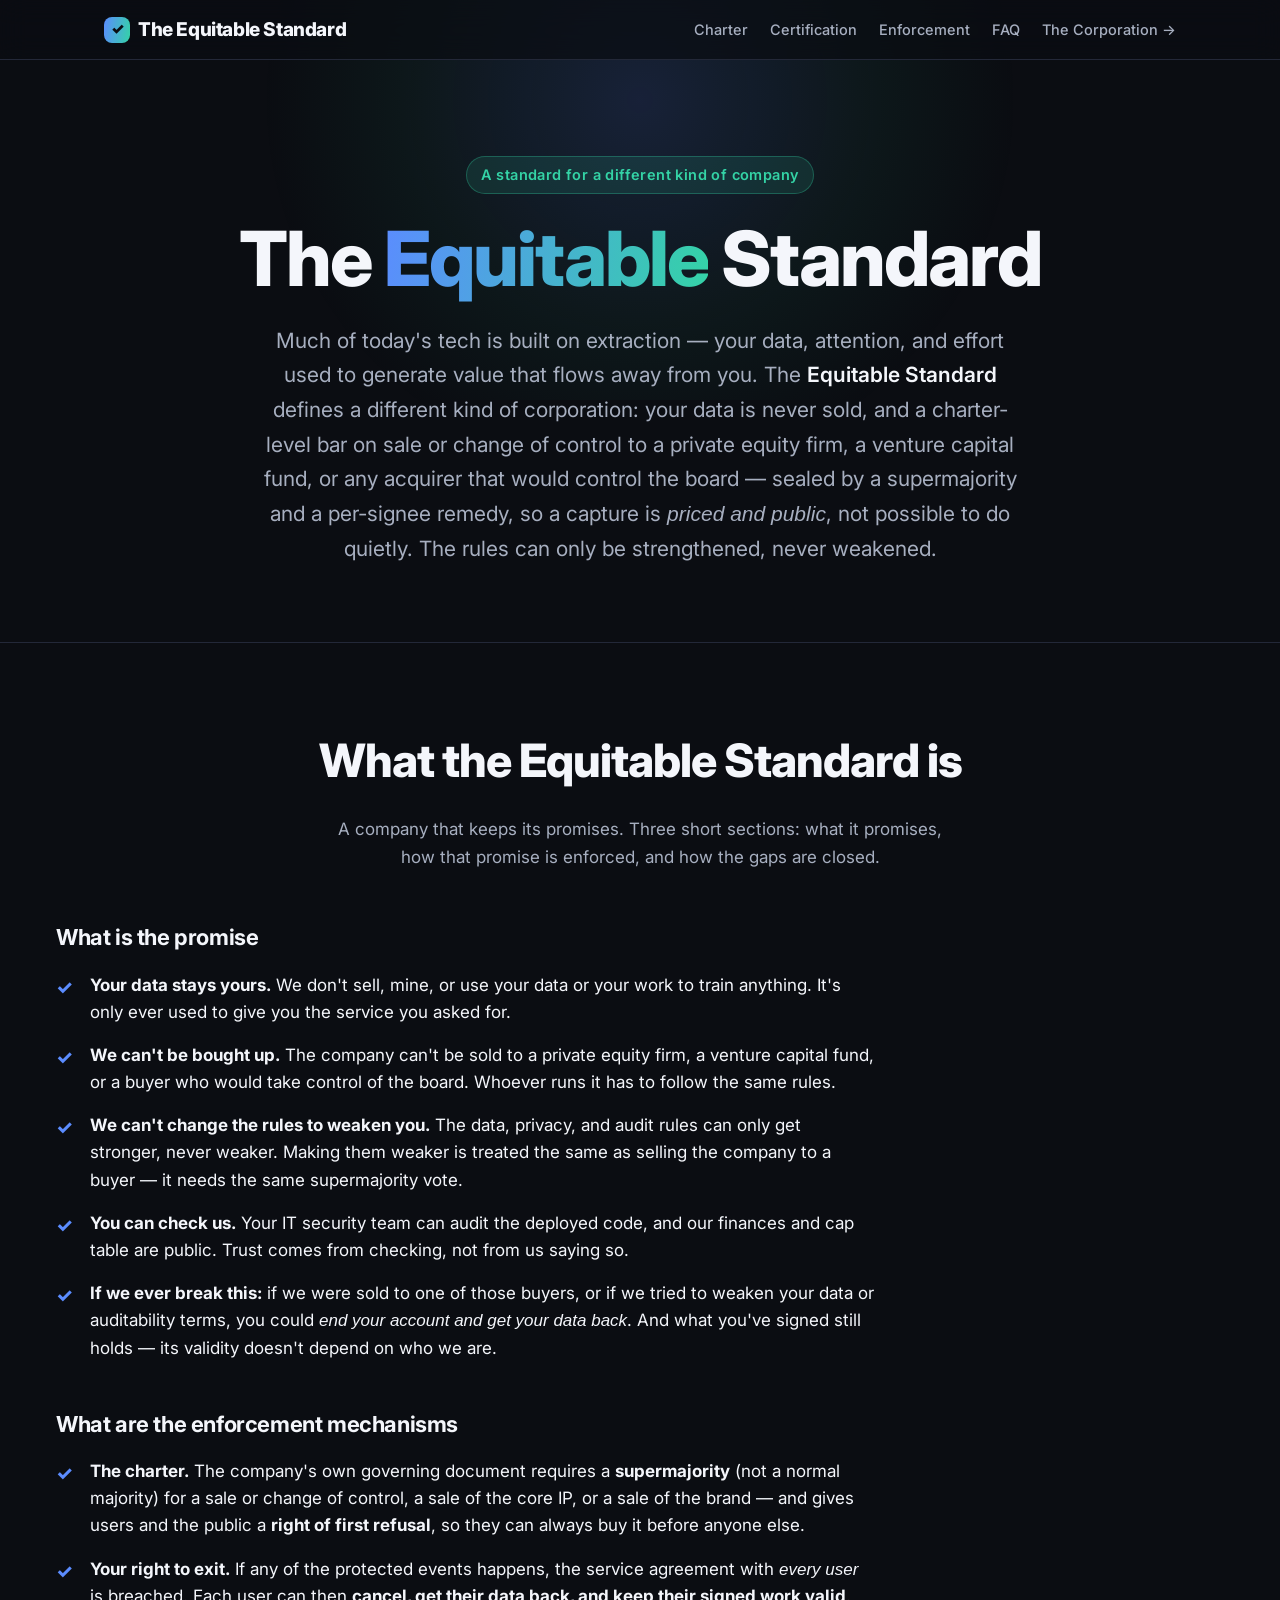
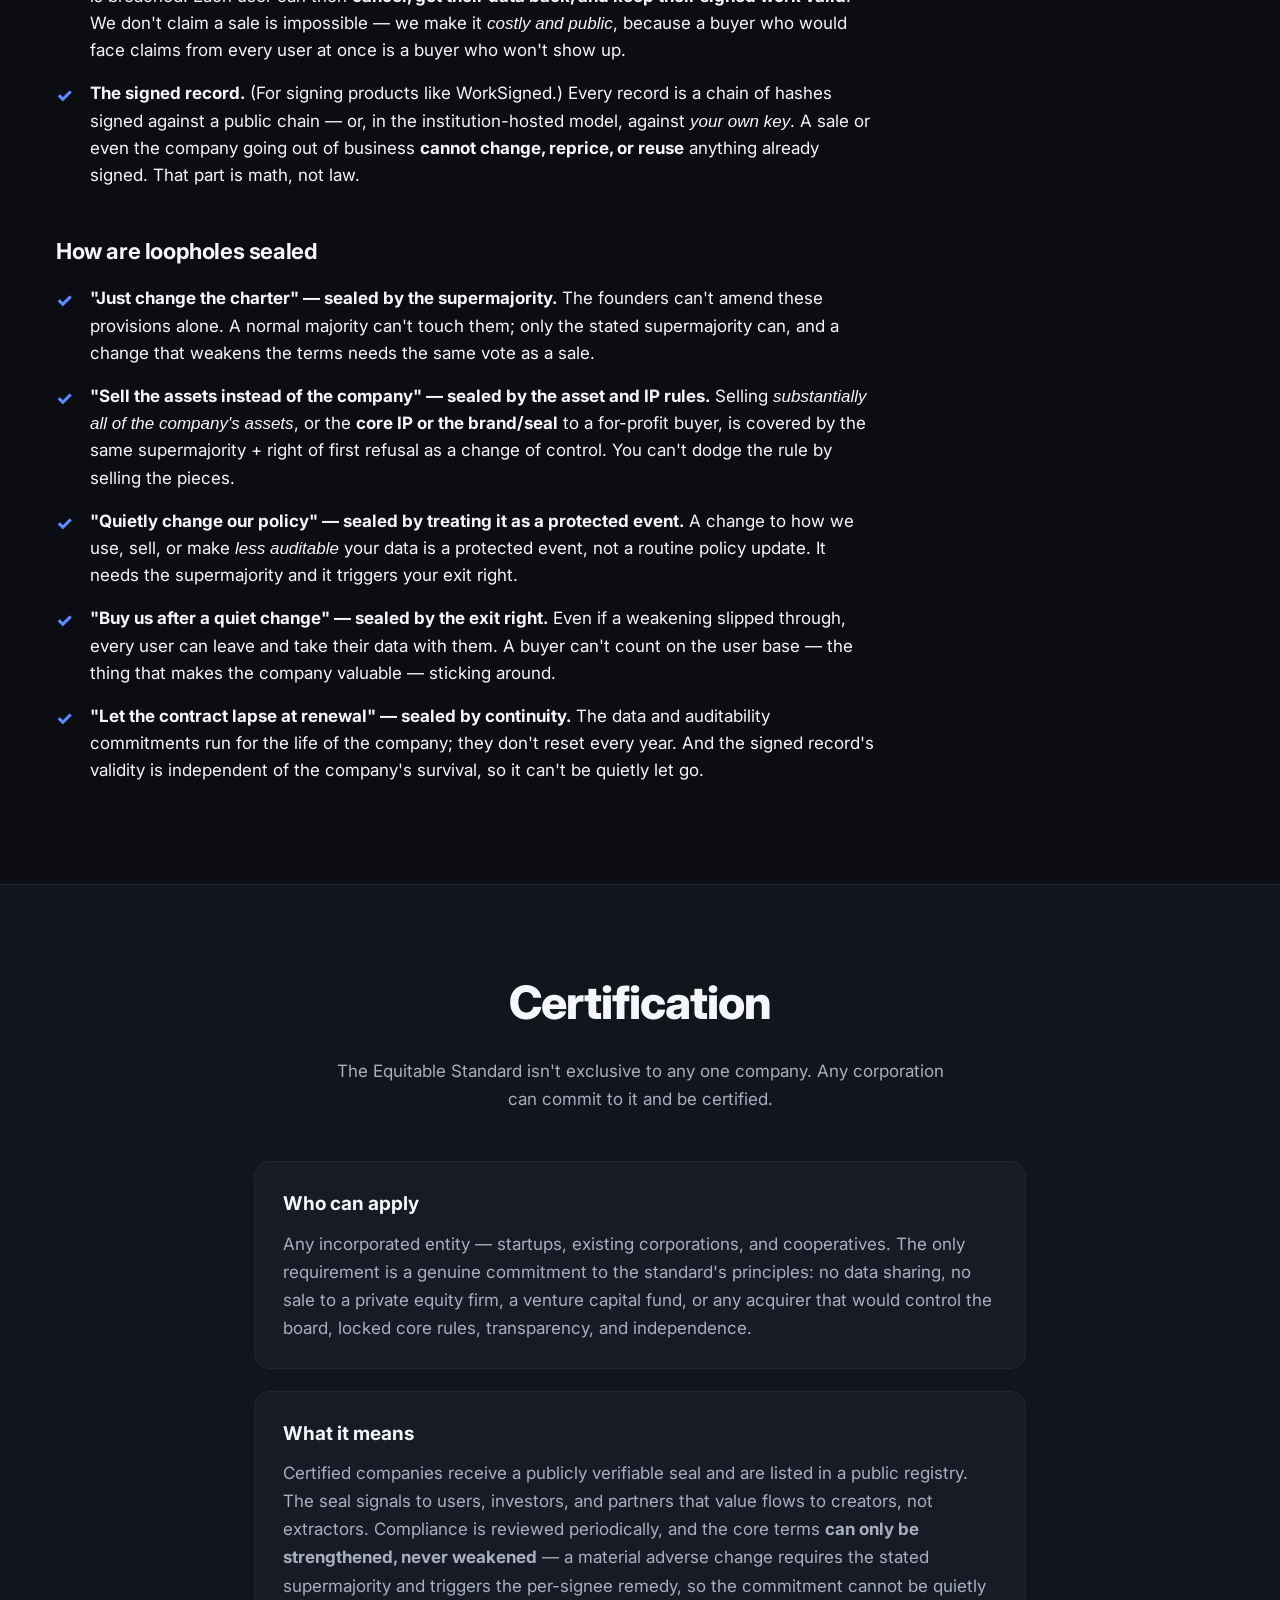
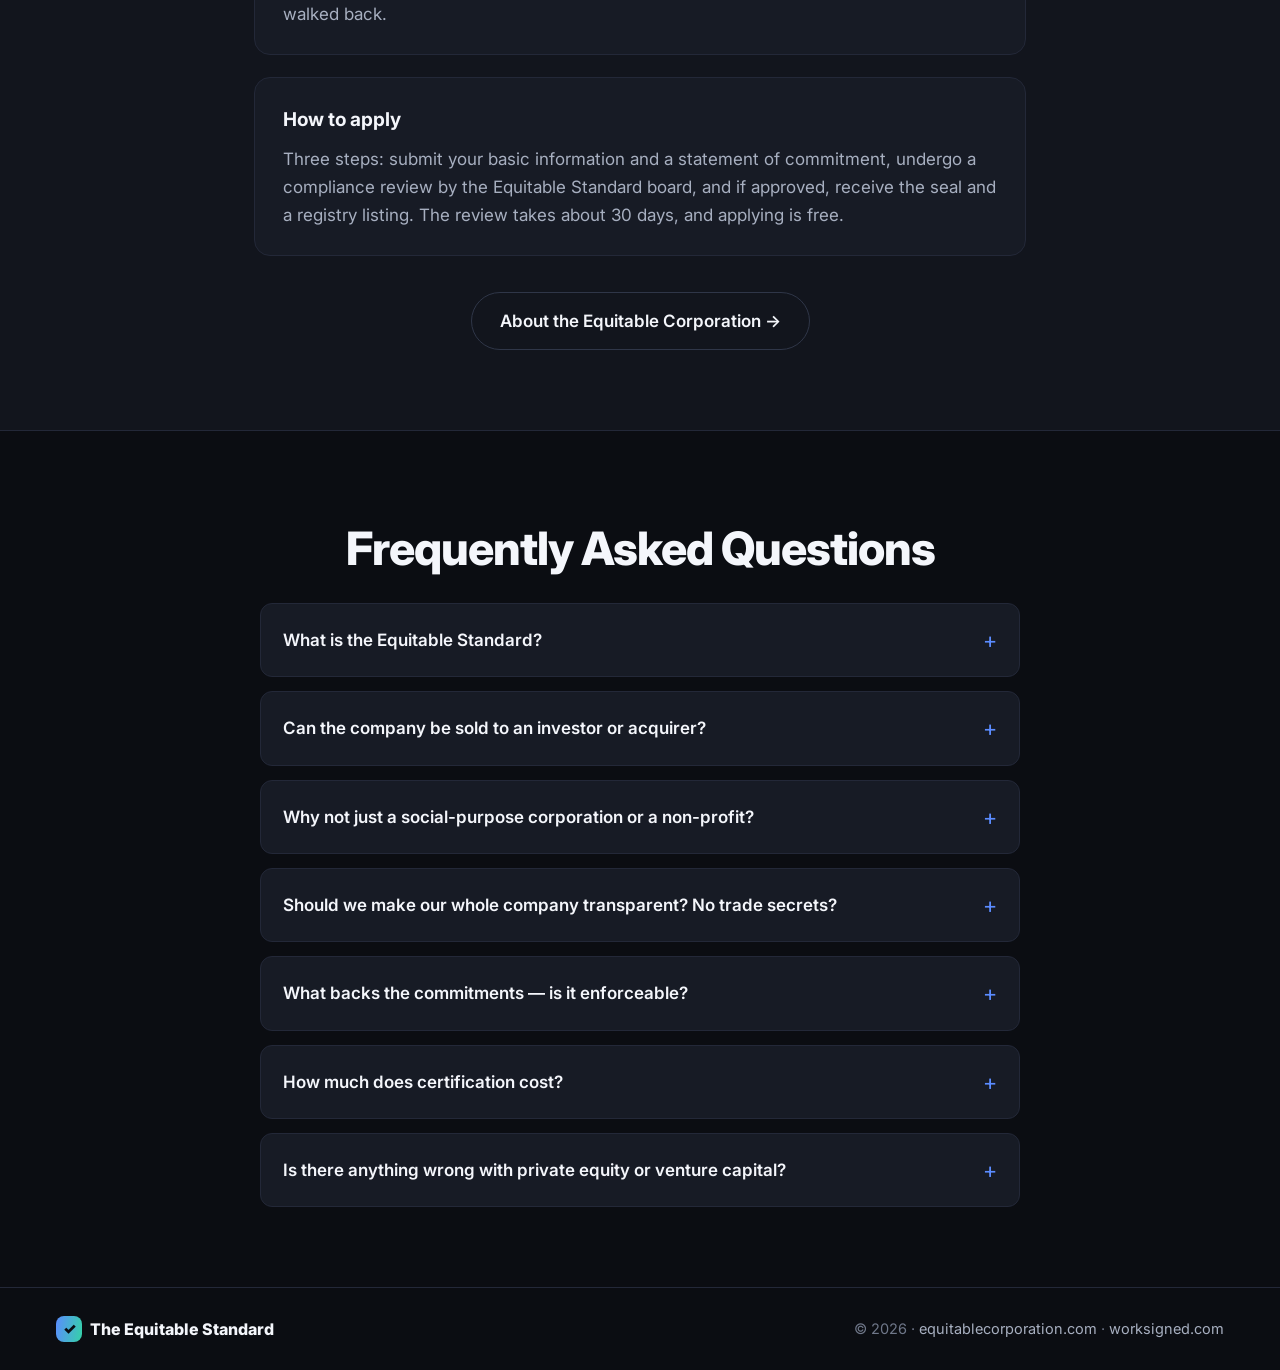
==== commit cc08fc5a: "sync from local static" ====
--- a/index.html
+++ b/index.html
@@ -44,43 +44,44 @@
             </div>
         </section>
 
-        <!-- CHARTER / PROBLEMS -->
+        <!-- THE PROMISE / ENFORCEMENT / LOOPOLES -->
         <section class="section" id="charter">
             <div class="container">
-                <h2 class="section-title">The Charter</h2>
-                <p class="section-lead">Each provision is a direct answer to a specific failure in how corporations are structured today.</p>
+                <h2 class="section-title">What the Equitable Standard is</h2>
+                <p class="section-lead">A company that keeps its promises. Three short sections: what it promises, how that promise is enforced, and how the gaps are closed.</p>
 
-                <div class="cards">
-                    <div class="card reveal">
-                        <h3>Your data stays yours</h3>
-                        <p class="problem">Today, every piece of data a user generates becomes a corporate asset &mdash; sold, licensed, and traded behind terms of service no one reads. Your data is the product.</p>
-                        <p class="solution"><strong>The fix:</strong> User data is never sold, mined, licensed, or read. What you produce is yours, full stop.</p>
-                    </div>
+                <!-- 1. THE PROMISE -->
+                <div class="subblock">
+                    <h3 class="subhead">What is the promise</h3>
+                    <ul class="promise-list">
+                        <li><strong>Your data stays yours.</strong> We don't sell, mine, or use your data or your work to train anything. It's only ever used to give you the service you asked for.</li>
+                        <li><strong>We can't be bought up.</strong> The company can't be sold to a private equity firm, a venture capital fund, or a buyer who would take control of the board. Whoever runs it has to follow the same rules.</li>
+                        <li><strong>We can't change the rules to weaken you.</strong> The data, privacy, and audit rules can only get stronger, never weaker. Making them weaker is treated the same as selling the company to a buyer &mdash; it needs the same supermajority vote.</li>
+                        <li><strong>You can check us.</strong> Your IT security team can audit the deployed code, and our finances and cap table are public. Trust comes from checking, not from us saying so.</li>
+                        <li><strong>If we ever break this:</strong> if we were sold to one of those buyers, or if we tried to weaken your data or auditability terms, you could <em>end your account and get your data back</em>. And what you've signed still holds &mdash; its validity doesn't depend on who we are.</li>
+                    </ul>
+                </div>
 
-                    <div class="card reveal">
-                        <h3>It can&rsquo;t be quietly bought away</h3>
-                        <p class="problem">Companies are sold to private equity or large acquirers, and the terms that protected users are quietly rewritten. The people who built and use the product lose out either way.</p>
-                        <p class="solution"><strong>The fix:</strong> A charter-level bar on sale or change of control to a private equity firm, a venture capital fund, or any acquirer that would control the board &mdash; requiring a supermajority and a right of first refusal. A capture is <em>priced and public</em>, not possible to do quietly.</p>
-                    </div>
+                <!-- 2. ENFORCEMENT -->
+                <div class="subblock">
+                    <h3 class="subhead">What are the enforcement mechanisms</h3>
+                    <ul class="promise-list">
+                        <li><strong>The charter.</strong> The company's own governing document requires a <strong>supermajority</strong> (not a normal majority) for a sale or change of control, a sale of the core IP, or a sale of the brand &mdash; and gives users and the public a <strong>right of first refusal</strong>, so they can always buy it before anyone else.</li>
+                        <li><strong>Your right to exit.</strong> If any of the protected events happens, the service agreement with <em>every user</em> is breached. Each user can then <strong>cancel, get their data back, and keep their signed work valid</strong>. We don't claim a sale is impossible &mdash; we make it <em>costly and public</em>, because a buyer who would face claims from every user at once is a buyer who won't show up.</li>
+                        <li><strong>The signed record.</strong> (For signing products like WorkSigned.) Every record is a chain of hashes signed against a public chain &mdash; or, in the institution-hosted model, against <em>your own key</em>. A sale or even the company going out of business <strong>cannot change, reprice, or reuse</strong> anything already signed. That part is math, not law.</li>
+                    </ul>
+                </div>
 
-                    <div class="card reveal">
-                        <h3>The rules can't be walked back</h3>
-                        <p class="problem">A company's privacy and data promises are only as good as its next board meeting. Terms get revised, policies get walked back, and the protections you relied on quietly disappear.</p>
-                        <p class="solution"><strong>The fix:</strong> Two layers. A <strong>charter-level bar</strong> &mdash; supermajority + ROFR on any sale of control, the core IP, or the brand to a for-profit acquirer, and on any material weakening of the terms. And a <strong>per-signee remedy</strong> that a capture or an adverse change breaches. No big upfront legal build-out; the commitment is sealed from day one. <a href="/enforcement">See How it&rsquo;s enforced.</a></p>
-                    </div>
-
-                    <div class="card reveal">
-                        <h3>Auditable by you</h3>
-                        <p class="problem">Corporate decisions are made behind closed doors. Reports are audited once a year by people who report to management. Users can't verify a single claim.</p>
-                        <p class="solution"><strong>The fix:</strong> A user-auditable platform: every line of deployed code is auditable by your IT security team, and governance, financials, and data practices are open to audit. You can check the commitments yourself &mdash; trust through verification, not marketing.</p>
-                    </div>
-
-                    <div class="card reveal">
-                        <h3>Enforced in two layers</h3>
-                        <p class="problem">Most promises in a tech company&rsquo;s terms are unenforceable &mdash; no numbers, no remedy, no accountability. When something breaks, there is nothing to point to.</p>
-                        <p class="solution"><strong>The fix:</strong> (1) A charter-level bar: supermajority + ROFR on a capture, an IP/brand sale, or any material weakening of the terms. (2) A per-signee remedy that a capture or an adverse change breaches &mdash; terminating the service and returning the data. We don&rsquo;t claim a sale is impossible; we make it costly, public, and answerable. (Where the certified product is a signing record &mdash; e.g. WorkSigned &mdash; a third, cryptographic layer applies: the record verifies independently of the issuer.)</p>
-                    </div>
-
+                <!-- 3. LOOPOLES -->
+                <div class="subblock">
+                    <h3 class="subhead">How are loopholes sealed</h3>
+                    <ul class="promise-list">
+                        <li><strong>"Just change the charter" &mdash; sealed by the supermajority.</strong> The founders can't amend these provisions alone. A normal majority can't touch them; only the stated supermajority can, and a change that weakens the terms needs the same vote as a sale.</li>
+                        <li><strong>"Sell the assets instead of the company" &mdash; sealed by the asset and IP rules.</strong> Selling <em>substantially all of the company's assets</em>, or the <strong>core IP or the brand/seal</strong> to a for-profit buyer, is covered by the same supermajority + right of first refusal as a change of control. You can't dodge the rule by selling the pieces.</li>
+                        <li><strong>"Quietly change our policy" &mdash; sealed by treating it as a protected event.</strong> A change to how we use, sell, or make <em>less auditable</em> your data is a protected event, not a routine policy update. It needs the supermajority and it triggers your exit right.</li>
+                        <li><strong>"Buy us after a quiet change" &mdash; sealed by the exit right.</strong> Even if a weakening slipped through, every user can leave and take their data with them. A buyer can't count on the user base &mdash; the thing that makes the company valuable &mdash; sticking around.</li>
+                        <li><strong>"Let the contract lapse at renewal" &mdash; sealed by continuity.</strong> The data and auditability commitments run for the life of the company; they don't reset every year. And the signed record's validity is independent of the company's survival, so it can't be quietly let go.</li>
+                    </ul>
                 </div>
             </div>
         </section>
--- a/style.css
+++ b/style.css
@@ -229,6 +229,16 @@
 .reveal.visible { opacity: 1; transform: translateY(0); }
 .cards .reveal:nth-child(2n) { transition-delay: 0.1s; }
 
+/* ===== CLEAN LIST SECTIONS (Promise / Enforcement / Loopholes) ===== */
+.subhead { font-size: 22px; font-weight: 700; letter-spacing: -0.4px; margin: 0 0 16px; color: var(--text); }
+.lead-line { font-size: var(--fs-body); line-height: 1.75; color: var(--text-muted); margin: 0 0 18px; max-width: 820px; }
+.promise-list { list-style: none; padding: 0; margin: 0 0 20px; max-width: 820px; }
+.promise-list li { position: relative; padding: 0 0 0 34px; margin-bottom: 16px; font-size: var(--fs-body); line-height: 1.6; color: var(--text); }
+.promise-list li::before { content: "\2713"; position: absolute; left: 0; top: 1px; color: var(--accent, #5b8cff); font-weight: 800; font-size: 19px; }
+.promise-list li strong { color: var(--text); font-weight: 700; }
+.subblock { margin-bottom: 44px; }
+.subblock:last-child { margin-bottom: 0; }
+
 /* ===== RESPONSIVE ===== */
 @media (max-width: 900px) {
     .cards { grid-template-columns: 1fr; max-width: 520px; }
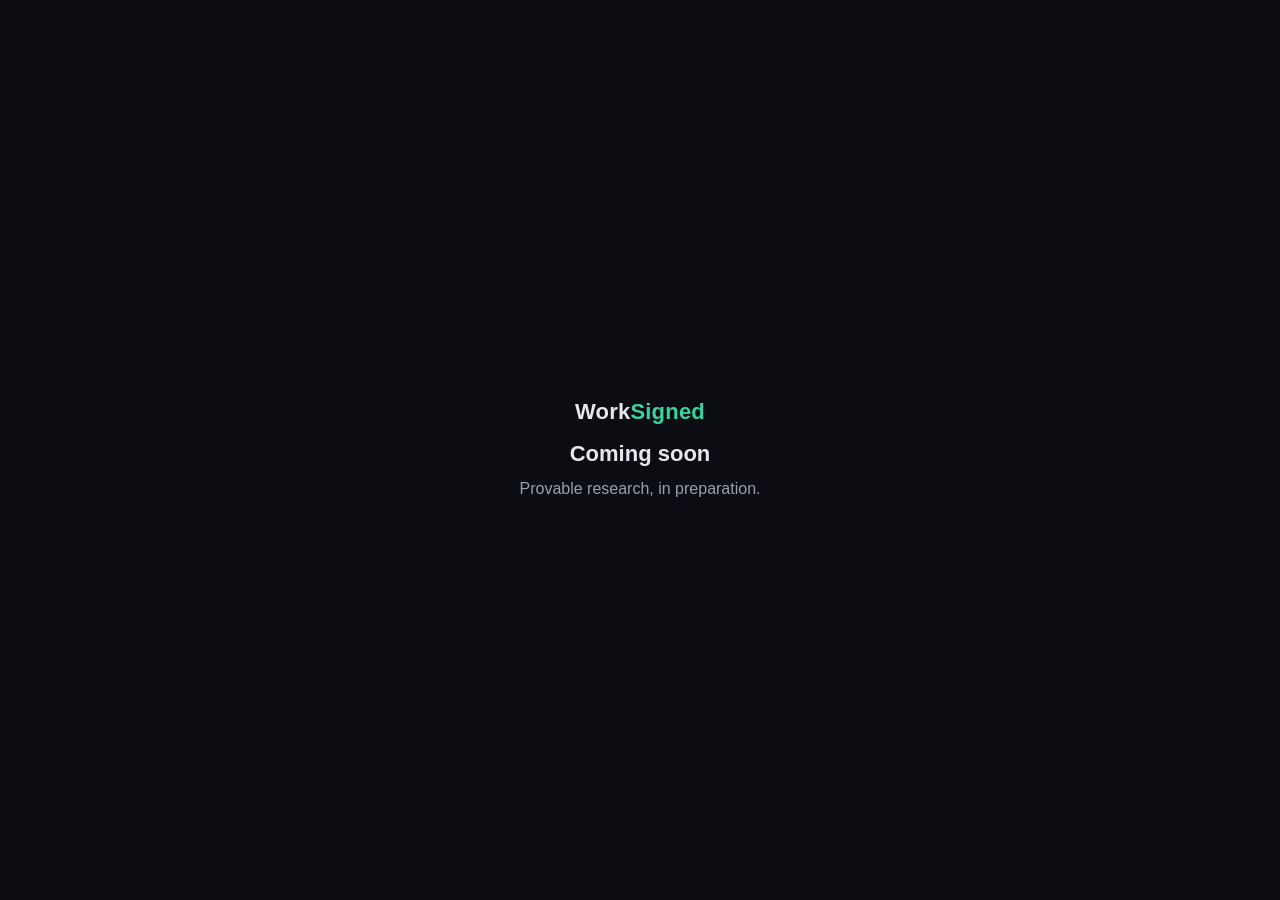
==== commit 90f1b766: "site: blank to coming-soon (temporary)" ====
--- a/index.html
+++ b/index.html
@@ -1,166 +1,27 @@
 <!DOCTYPE html>
 <html lang="en">
 <head>
-    <meta charset="UTF-8">
-    <meta name="viewport" content="width=device-width, initial-scale=1.0">
-    <meta name="description" content="The Equitable Standard — governance rules for a corporation where the people who create the value keep it. Charter, certification, and FAQ.">
-    <title>The Equitable Standard — Charter &amp; Certification</title>
-    <link rel="preconnect" href="https://fonts.googleapis.com">
-    <link rel="preconnect" href="https://fonts.gstatic.com" crossorigin>
-    <link href="https://fonts.googleapis.com/css2?family=Inter:wght@400;500;600;700;800&display=swap" rel="stylesheet">
-    <link rel="stylesheet" href="style.css">
+<meta charset="utf-8">
+<meta name="viewport" content="width=device-width, initial-scale=1">
+<meta name="robots" content="noindex,nofollow">
+<title>WorkSigned</title>
+<style>
+  html,body{margin:0;height:100%;background:#0b0d12;color:#e6e8ee;
+    font-family:-apple-system,BlinkMacSystemFont,"Segoe UI",Roboto,Helvetica,Arial,sans-serif;
+    display:flex;align-items:center;justify-content:center;}
+  .card{text-align:center;padding:48px 28px;max-width:440px;}
+  .brand{font-weight:700;font-size:22px;letter-spacing:.2px;margin-bottom:16px;}
+  .brand span{color:#38d39f;}
+  h1{font-size:22px;font-weight:600;margin:0 0 10px;}
+  p{color:#9aa0ad;font-size:16px;line-height:1.55;margin:0;}
+</style>
 </head>
 <body>
-    <div id="site">
-        <!-- Top bar -->
-        <div id="topbar">
-            <div class="topbar-inner">
-                <a href="#top" id="logo"><span class="logo-mark">&#10003;</span> The Equitable Standard</a>
-                <nav class="topnav">
-                    <a href="#charter">Charter</a>
-                    <a href="#certification">Certification</a>
-                    <a href="/enforcement">Enforcement</a>
-                    <a href="#faq">FAQ</a>
-                    <a href="https://equitablecorporation.com" target="_blank">The Corporation &rarr;</a>
-                </nav>
-            </div>
-        </div>
-
-        <!-- Hero -->
-        <section class="hero" id="top">
-            <div class="container">
-                <span class="eyebrow">A standard for a different kind of company</span>
-                <h1>The <span class="grad">Equitable</span> Standard</h1>
-                <p class="sub">
-                    Much of today's tech is built on extraction &mdash; your data, attention, and effort
-                    used to generate value that flows away from you. The <strong>Equitable Standard</strong>
-                    defines a different kind of corporation: your data is never sold, and a
-                    charter-level bar on sale or change of control to a private equity firm,
-                    a venture capital fund, or any acquirer that would control the board &mdash;
-                    sealed by a supermajority and a per-signee remedy, so a capture is
-                    <em>priced and public</em>, not possible to do quietly. The rules can only be
-                    strengthened, never weakened.
-                </p>
-            </div>
-        </section>
-
-        <!-- THE PROMISE / ENFORCEMENT / LOOPOLES -->
-        <section class="section" id="charter">
-            <div class="container">
-                <h2 class="section-title">What the Equitable Standard is</h2>
-                <p class="section-lead">A company that keeps its promises. Three short sections: what it promises, how that promise is enforced, and how the gaps are closed.</p>
-
-                <!-- 1. THE PROMISE -->
-                <div class="subblock">
-                    <h3 class="subhead">What is the promise</h3>
-                    <ul class="promise-list">
-                        <li><strong>Your data stays yours.</strong> We don't sell, mine, or use your data or your work to train anything. It's only ever used to give you the service you asked for.</li>
-                        <li><strong>We can't be bought up.</strong> The company can't be sold to a private equity firm, a venture capital fund, or a buyer who would take control of the board. Whoever runs it has to follow the same rules.</li>
-                        <li><strong>We can't change the rules to weaken you.</strong> The data, privacy, and audit rules can only get stronger, never weaker. Making them weaker is treated the same as selling the company to a buyer &mdash; it needs the same supermajority vote.</li>
-                        <li><strong>You can check us.</strong> Your IT security team can audit the deployed code, and our finances and cap table are public. Trust comes from checking, not from us saying so.</li>
-                        <li><strong>If we ever break this:</strong> if we were sold to one of those buyers, or if we tried to weaken your data or auditability terms, you could <em>end your account and get your data back</em>. And what you've signed still holds &mdash; its validity doesn't depend on who we are.</li>
-                    </ul>
-                </div>
-
-                <!-- 2. ENFORCEMENT -->
-                <div class="subblock">
-                    <h3 class="subhead">What are the enforcement mechanisms</h3>
-                    <ul class="promise-list">
-                        <li><strong>The charter.</strong> The company's own governing document requires a <strong>supermajority</strong> (not a normal majority) for a sale or change of control, a sale of the core IP, or a sale of the brand &mdash; and gives users and the public a <strong>right of first refusal</strong>, so they can always buy it before anyone else.</li>
-                        <li><strong>Your right to exit.</strong> If any of the protected events happens, the service agreement with <em>every user</em> is breached. Each user can then <strong>cancel, get their data back, and keep their signed work valid</strong>. We don't claim a sale is impossible &mdash; we make it <em>costly and public</em>, because a buyer who would face claims from every user at once is a buyer who won't show up.</li>
-                        <li><strong>The signed record.</strong> (For signing products like WorkSigned.) Every record is a chain of hashes signed against a public chain &mdash; or, in the institution-hosted model, against <em>your own key</em>. A sale or even the company going out of business <strong>cannot change, reprice, or reuse</strong> anything already signed. That part is math, not law.</li>
-                    </ul>
-                </div>
-
-                <!-- 3. LOOPOLES -->
-                <div class="subblock">
-                    <h3 class="subhead">How are loopholes sealed</h3>
-                    <ul class="promise-list">
-                        <li><strong>"Just change the charter" &mdash; sealed by the supermajority.</strong> The founders can't amend these provisions alone. A normal majority can't touch them; only the stated supermajority can, and a change that weakens the terms needs the same vote as a sale.</li>
-                        <li><strong>"Sell the assets instead of the company" &mdash; sealed by the asset and IP rules.</strong> Selling <em>substantially all of the company's assets</em>, or the <strong>core IP or the brand/seal</strong> to a for-profit buyer, is covered by the same supermajority + right of first refusal as a change of control. You can't dodge the rule by selling the pieces.</li>
-                        <li><strong>"Quietly change our policy" &mdash; sealed by treating it as a protected event.</strong> A change to how we use, sell, or make <em>less auditable</em> your data is a protected event, not a routine policy update. It needs the supermajority and it triggers your exit right.</li>
-                        <li><strong>"Buy us after a quiet change" &mdash; sealed by the exit right.</strong> Even if a weakening slipped through, every user can leave and take their data with them. A buyer can't count on the user base &mdash; the thing that makes the company valuable &mdash; sticking around.</li>
-                        <li><strong>"Let the contract lapse at renewal" &mdash; sealed by continuity.</strong> The data and auditability commitments run for the life of the company; they don't reset every year. And the signed record's validity is independent of the company's survival, so it can't be quietly let go.</li>
-                    </ul>
-                </div>
-            </div>
-        </section>
-
-        <!-- CERTIFICATION -->
-        <section class="section section-alt" id="certification">
-            <div class="container narrow">
-                <h2 class="section-title">Certification</h2>
-                <p class="section-lead">The Equitable Standard isn't exclusive to any one company. Any corporation can commit to it and be certified.</p>
-
-                <div class="cert-grid">
-                    <div class="cert-item">
-                        <h3>Who can apply</h3>
-                        <p>Any incorporated entity &mdash; startups, existing corporations, and cooperatives. The only requirement is a genuine commitment to the standard's principles: no data sharing, no sale to a private equity firm, a venture capital fund, or any acquirer that would control the board, locked core rules, transparency, and independence.</p>
-                    </div>
-                    <div class="cert-item">
-                        <h3>What it means</h3>
-                        <p>Certified companies receive a publicly verifiable seal and are listed in a public registry. The seal signals to users, investors, and partners that value flows to creators, not extractors. Compliance is reviewed periodically, and the core terms <strong>can only be strengthened, never weakened</strong> &mdash; a material adverse change requires the stated supermajority and triggers the per-signee remedy, so the commitment cannot be quietly walked back.</p>
-                    </div>
-                    <div class="cert-item">
-                        <h3>How to apply</h3>
-                        <p>Three steps: submit your basic information and a statement of commitment, undergo a compliance review by the Equitable Standard board, and if approved, receive the seal and a registry listing. The review takes about 30 days, and applying is free.</p>
-                    </div>
-                </div>
-
-                <div class="cert-cta">
-                    <a href="https://equitablecorporation.com" target="_blank" class="btn btn-ghost">
-                        About the Equitable Corporation &rarr;
-                    </a>
-                </div>
-            </div>
-        </section>
-
-        <!-- FAQ -->
-        <section class="section" id="faq">
-            <div class="container narrow">
-                <h2 class="section-title">Frequently Asked Questions</h2>
-                <div class="faq-list">
-                    <details class="faq-item reveal">
-                        <summary>What is the Equitable Standard?</summary>
-                        <p>A set of governance rules that define what an equitable corporation is. Any company can apply to meet the standard and earn certification. The rules cover no data sharing, no sale to a private equity firm, a venture capital fund, or any acquirer that would control the board, locked core rules, transparency, and independence.</p>
-                    </details>
-                    <details class="faq-item reveal">
-                        <summary>Can the company be sold to an investor or acquirer?</summary>
-                        <p>Not quietly &mdash; the charter requires a supermajority and a right of first refusal for any sale or change of control to a private equity firm, a venture capital fund, or any acquirer that would control the board, so a capture is <em>priced and public</em>, not possible to do quietly.</p>
-                    </details>
-                    <details class="faq-item reveal">
-                        <summary>Why not just a social-purpose corporation or a non-profit?</summary>
-                        <p>SPCs are generic and vague &mdash; the label tells users nothing concrete. Non-profits cap the founder's earning potential and can't compete the way a for-profit can. The Equitable Standard is different: it locks in no data sharing, requires a supermajority and right of first refusal for any sale to a private equity firm, a venture capital fund, or any acquirer that would control the board, and makes the commitments verifiable &mdash; a legal commitment with real teeth, not a marketing label, where the terms can only be strengthened.</p>
-                    </details>
-                    <details class="faq-item reveal">
-                        <summary>Should we make our whole company transparent? No trade secrets?</summary>
-                        <p>No. The Standard doesn't require you to abandon business secrets &mdash; you need them to be profitable. The transparency it demands is about governance, finances, and data practices, not your product or strategy. Protect your IP; be open about how you run the company.</p>
-                    </details>
-                    <details class="faq-item reveal">
-                        <summary>What backs the commitments &mdash; is it enforceable?</summary>
-                        <p>Everything is enforced by the same two layers: the <strong>charter-level bar</strong> (supermajority + ROFR on a capture, an IP/brand sale, or any material weakening of the terms), and the <strong>per-signee remedy</strong> that a capture or an adverse change breaches. So no future board, owner, or SLA can quietly weaken the structural commitments &mdash; no sale to PE/VC, the data rules, the locked provisions. One path to enforcement, and it only ever gets stronger. (Where the product is a signing record, e.g. WorkSigned, a third, cryptographic layer applies.)</p>
-                    </details>
-                    <details class="faq-item reveal">
-                        <summary>How much does certification cost?</summary>
-                        <p>Applying is free. Certification is 1% of distributable profits annually, capped (and adjusted for inflation), with no setup or hidden fees. You only pay when profitable &mdash; bad years can't cripple the business. The core terms <strong>can only be strengthened, never weakened</strong>: a material adverse change requires the stated supermajority and triggers the per-signee remedy, so the commitment cannot be quietly walked back.</p>
-                    </details>
-                    <details class="faq-item reveal">
-                        <summary>Is there anything wrong with private equity or venture capital?</summary>
-                        <p>Nothing is inherently wrong &mdash; they're valid, time-tested instruments. But under the Standard, they cannot buy the company or gain control. The charter requires a supermajority and a right of first refusal for any sale to a private equity firm, a venture capital fund, or any acquirer that would control the board, so founders and users don't have to give up the company, its data, or its vision to raise capital.</p>
-                    </details>
-                </div>
-            </div>
-        </section>
-
-        <!-- Footer -->
-        <footer id="footer">
-            <div class="container footer-inner">
-                <span id="foot-brand"><span class="logo-mark">&#10003;</span> The Equitable Standard</span>
-                <span class="foot-copy">&copy; 2026 &middot; <a href="https://equitablecorporation.com" target="_blank">equitablecorporation.com</a> &middot; <a href="https://worksigned.com" target="_blank">worksigned.com</a></span>
-            </div>
-        </footer>
-    </div>
-
-    <script src="script.js"></script>
+  <div class="card">
+    <div class="brand">Work<span>Signed</span></div>
+    <h1>Coming soon</h1>
+    <p>Provable research, in preparation.</p>
+  </div>
 </body>
 </html>
+
